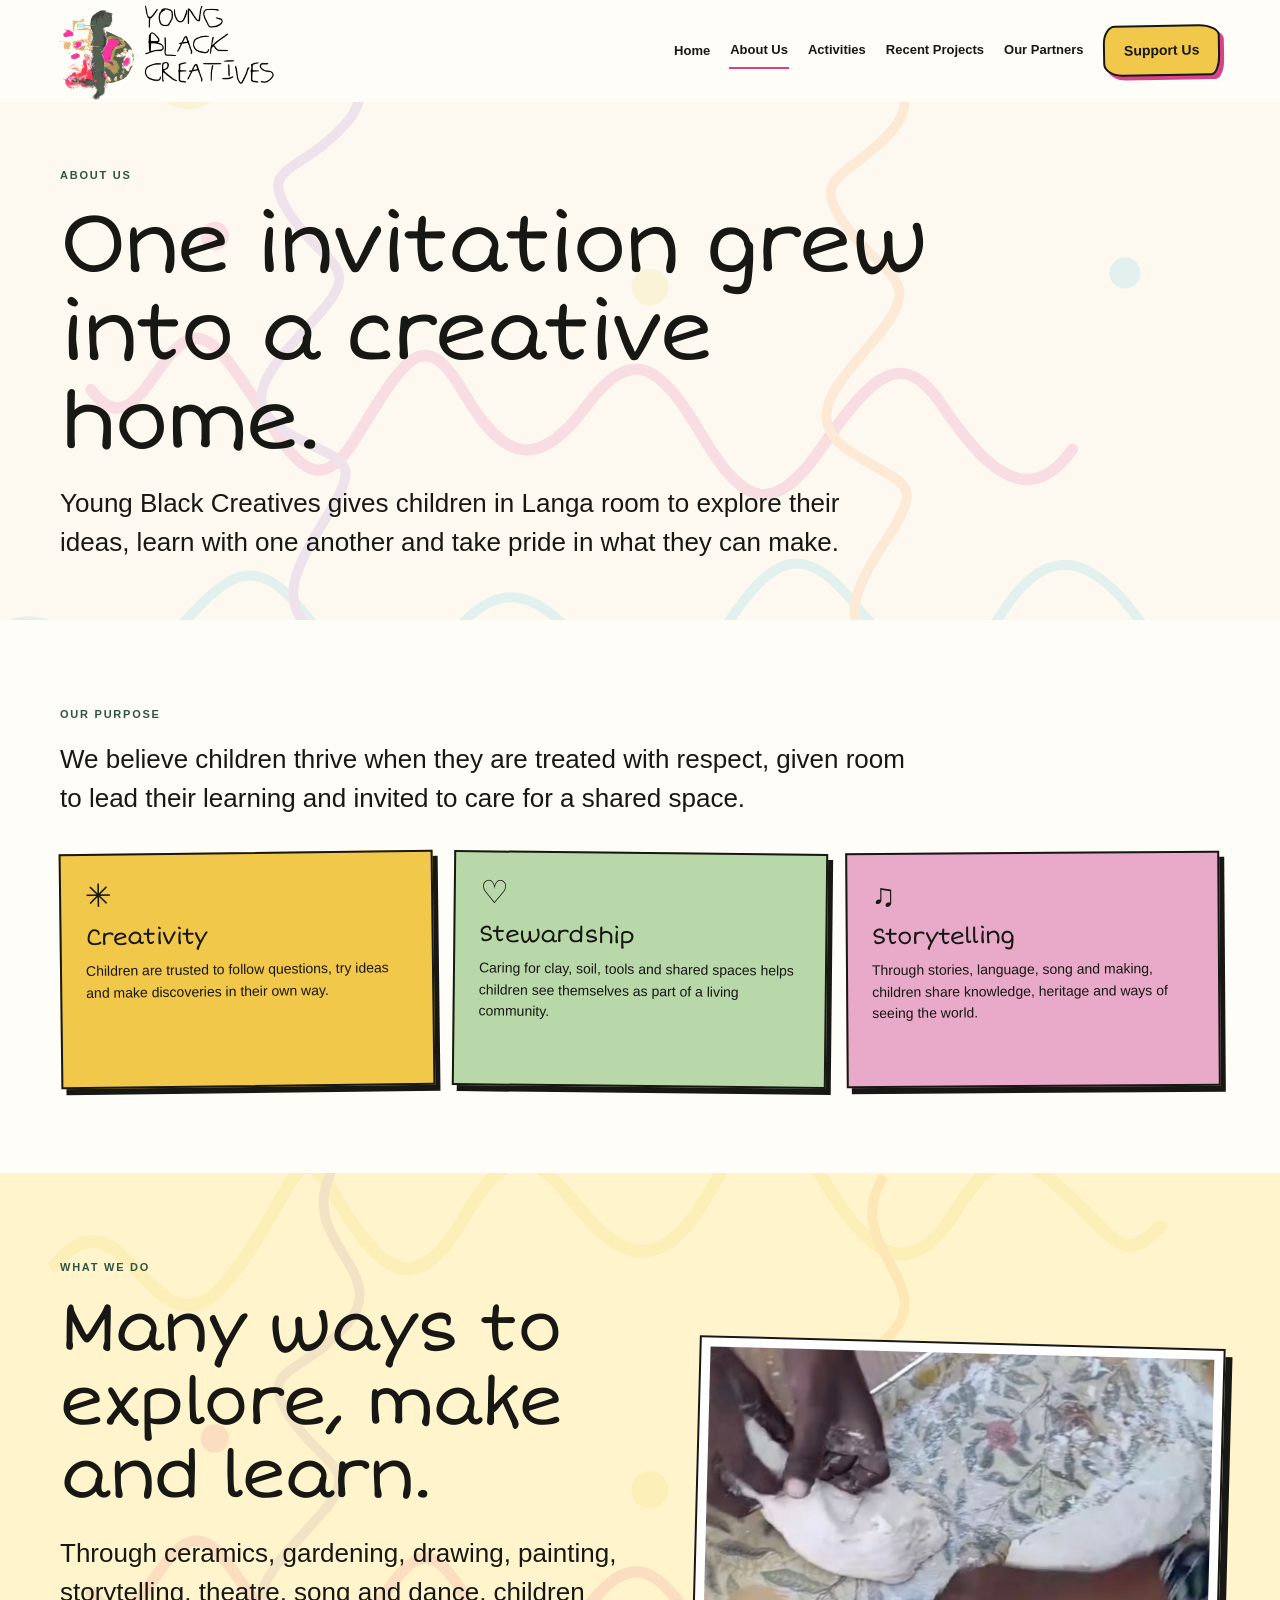
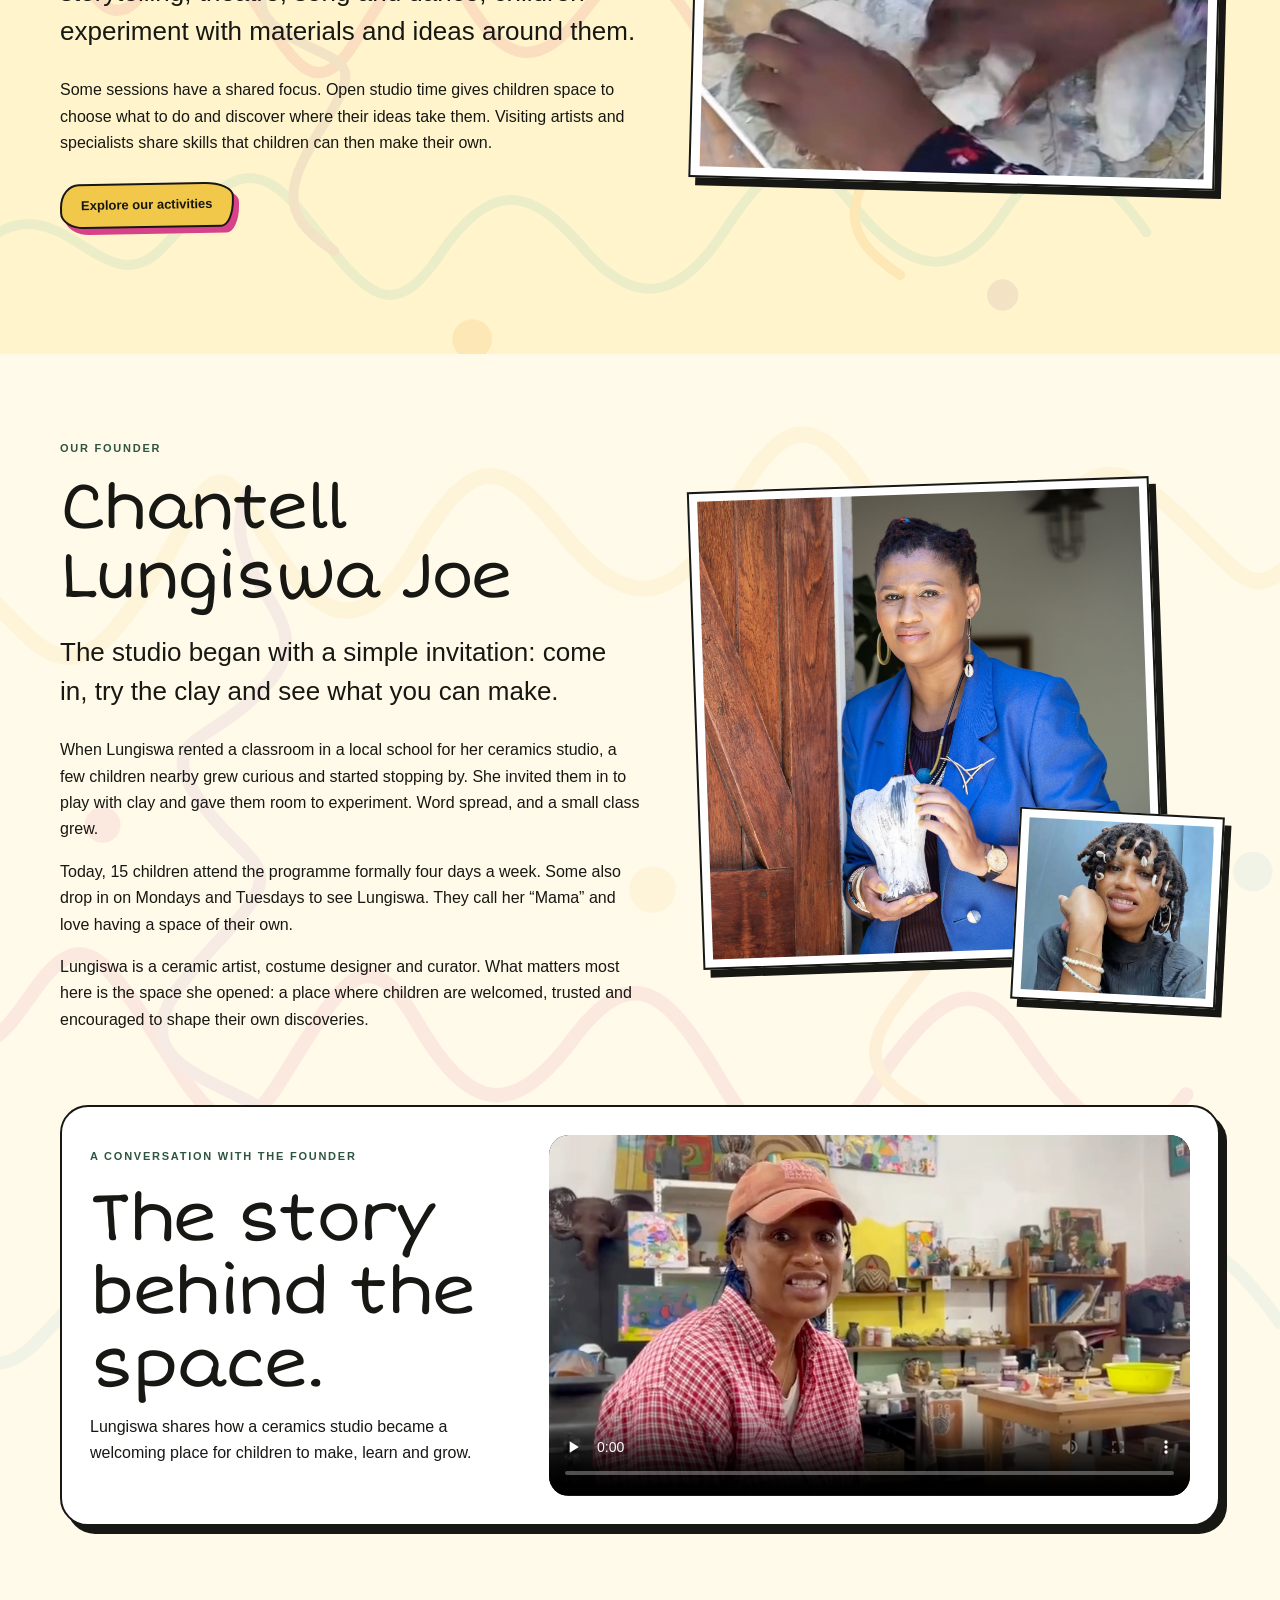
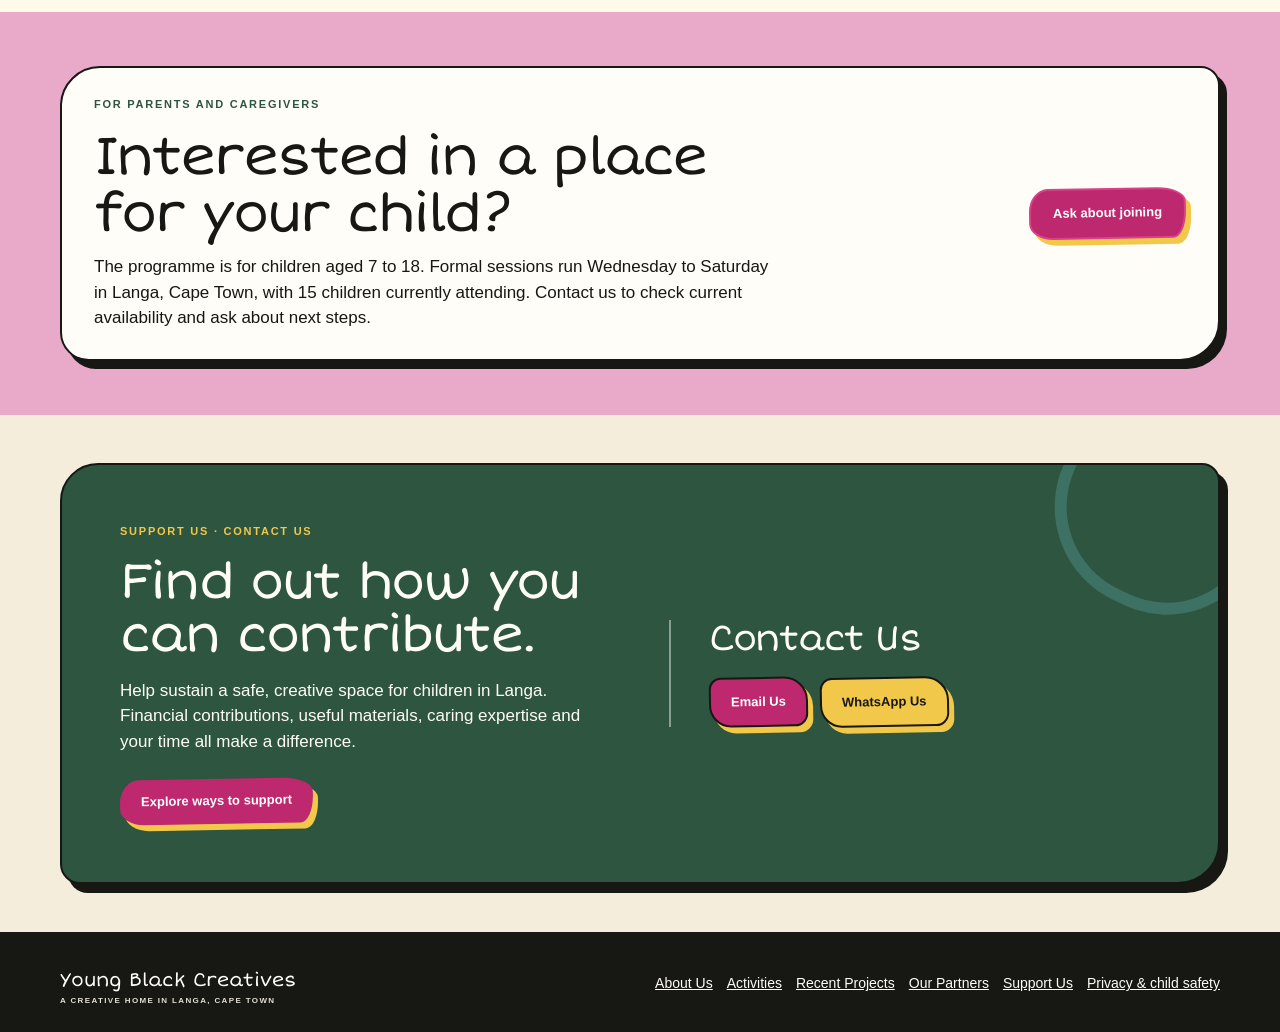
==== render-site/about-us.html @ 614ee691 "Refresh About page headline" ====
<!doctype html>
<html lang="en">
<head>
  <meta charset="utf-8">
  <meta name="viewport" content="width=device-width, initial-scale=1">
  <meta name="description" content="Young Black Creatives creates a safe, welcoming space in Langa where children can make, belong and grow.">
  <meta name="theme-color" content="#fffdf7">
  <title>About Us | Young Black Creatives</title>
  <link rel="stylesheet" href="site.css">
</head>
<body>
<a class="skip-link" href="#main-content">Skip to main content</a>
  <header class="site-header">
    <div class="wrap header-inner">
      <a class="brand" href="/" aria-label="Young Black Creatives home"><img class="brand-logo" src="assets/young-black-creatives-logo.png" alt="Young Black Creatives"></a>
      <nav class="nav" aria-label="Main navigation"><a class="nav-home" href="index.html" aria-label="Home">Home</a>
        <a href="about-us.html" aria-current="page">About Us</a><a href="activities.html">Activities</a><a href="recent-projects.html">Recent Projects</a><a href="our-partners.html">Our Partners</a><a class="nav-cta" href="support-us.html">Support Us</a>
      </nav>
    </div>
  </header>
  <main id="main-content">
    <section class="page-hero">
      <div class="wrap">
        <p class="eyebrow">About Us</p>
        <h1>One invitation grew into a creative home.</h1>
        <p class="lead">Young Black Creatives gives children in Langa room to explore their ideas, learn with one another and take pride in what they can make.</p>
      </div>
    </section>

    <section class="section" id="purpose">
      <div class="wrap">
        <p class="eyebrow">Our purpose</p>
        <p class="lead">We believe children thrive when they are treated with respect, given room to lead their learning and invited to care for a shared space.</p>
        <div class="three-cards about-principles">
          <article class="color-card"><div class="card-symbol" aria-hidden="true">✳</div><h3>Creativity</h3><p>Children are trusted to follow questions, try ideas and make discoveries in their own way.</p></article>
          <article class="color-card"><div class="card-symbol" aria-hidden="true">♡</div><h3>Stewardship</h3><p>Caring for clay, soil, tools and shared spaces helps children see themselves as part of a living community.</p></article>
          <article class="color-card"><div class="card-symbol" aria-hidden="true">♫</div><h3>Storytelling</h3><p>Through stories, language, song and making, children share knowledge, heritage and ways of seeing the world.</p></article>
        </div>
      </div>
    </section>

    <section class="section about-approach" id="what-we-do">
      <div class="wrap about-work-grid">
        <div class="about-approach-intro">
          <p class="eyebrow">What we do</p>
          <h2 class="section-title">Many ways to explore, make and learn.</h2>
          <p class="lead">Through ceramics, gardening, drawing, painting, storytelling, theatre, song and dance, children experiment with materials and ideas around them.</p>
          <p class="copy">Some sessions have a shared focus. Open studio time gives children space to choose what to do and discover where their ideas take them. Visiting artists and specialists share skills that children can then make their own.</p>
          <a class="button sun" href="activities.html">Explore our activities</a>
        </div>
        <figure class="about-work-photo"><img src="assets/images/shared-clay-making.jpg" alt="Children working together with clay in the studio"></figure>
      </div>
    </section>

    <section class="section founder-section" id="founder">
      <div class="wrap founder-grid">
        <div class="founder-copy">
          <p class="eyebrow">Our founder</p>
          <h2 class="section-title">Chantell Lungiswa Joe</h2>
          <p class="lead">The studio began with a simple invitation: come in, try the clay and see what you can make.</p>
          <p>When Lungiswa rented a classroom in a local school for her ceramics studio, a few children nearby grew curious and started stopping by. She invited them in to play with clay and gave them room to experiment. Word spread, and a small class grew.</p>
          <p>Today, 15 children attend the programme formally four days a week. Some also drop in on Mondays and Tuesdays to see Lungiswa. They call her “Mama” and love having a space of their own.</p>
          <p>Lungiswa is a ceramic artist, costume designer and curator. What matters most here is the space she opened: a place where children are welcomed, trusted and encouraged to shape their own discoveries.</p>
        </div>
        <div class="founder-portraits">
          <figure class="founder-portrait founder-portrait-main"><img src="assets/images/chantell-lungiswa-joe.jpg" alt="Founder Chantell Lungiswa Joe"></figure>
          <figure class="founder-portrait founder-portrait-detail"><img src="assets/images/chantell-lungiswa-joe-studio.jpg" alt="Portrait of artist Chantell Lungiswa Joe"></figure>
        </div>
      </div>
      <div class="wrap founder-interview">
        <div class="founder-interview-copy">
          <p class="eyebrow">A conversation with the founder</p>
          <h2 class="section-title">The story behind the space.</h2>
          <p class="copy" id="founder-interview-description">Lungiswa shares how a ceramics studio became a welcoming place for children to make, learn and grow.</p>
        </div>
        <video class="founder-interview-video" controls preload="none" playsinline poster="assets/images/founder-interview-poster.jpg" aria-label="Interview with founder Lungiswa Joe" aria-describedby="founder-interview-description">
          <source src="assets/videos/lungiswa-ybc-interview.mp4" type="video/mp4">
          Your browser does not support the video player. You can <a href="assets/videos/lungiswa-ybc-interview.mp4">download the interview video</a>.
        </video>
      </div>
    </section>

    <section class="enrol-interest" aria-labelledby="enrol-interest-title">
      <div class="wrap enrol-interest-inner">
        <div><p class="eyebrow">For parents and caregivers</p><h2 id="enrol-interest-title">Interested in a place for your child?</h2><p>The programme is for children aged 7 to 18. Formal sessions run Wednesday to Saturday in Langa, Cape Town, with 15 children currently attending. Contact us to check current availability and ask about next steps.</p></div>
        <a class="button enrol-interest-button" href="mailto:lungijoeceramics@gmail.com?subject=Enquiry%20about%20joining%20the%20programme&amp;body=Hello%20Lungiswa%2C%0A%0AI%E2%80%99m%20interested%20in%20the%20programme%20for%20my%20child.%20Could%20you%20please%20share%20information%20about%20availability%20and%20the%20next%20steps%3F%0A%0AThank%20you.">Ask about joining</a>
      </div>
    </section>
  <section class="universal-contact" id="contact"><div class="wrap contact-support-layout"><div class="contact-support-copy"><p class="eyebrow">Support Us · Contact Us</p><h2>Find out how you can contribute.</h2><p>Help sustain a safe, creative space for children in Langa. Financial contributions, useful materials, caring expertise and your time all make a difference.</p><a class="button contact-support-cta" href="support-us.html">Explore ways to support</a></div><div class="contact-support-details"><h3>Contact Us</h3><div class="contact-shortcuts"><a class="button contact-email-button" href="mailto:lungijoeceramics@gmail.com?subject=Young%20Black%20Creatives%20enquiry">Email Us</a><a class="button contact-whatsapp-button" href="https://wa.me/27678185313">WhatsApp Us</a></div></div></div></div></section>
</main>
  <footer class="footer">
    <div class="wrap"><div class="footer-top">
      <div class="wordmark">Young Black Creatives<small>A creative home in Langa, Cape Town</small></div>
      <nav class="footer-nav" aria-label="Footer navigation"><a href="about-us.html">About Us</a><a href="activities.html">Activities</a><a href="recent-projects.html">Recent Projects</a><a href="our-partners.html">Our Partners</a><a href="support-us.html">Support Us</a><a href="privacy-child-safety.html">Privacy &amp; child safety</a></nav>
    </div></div>
  </footer>
</body>
</html>
---- render-site/site.css ----
@font-face{font-family:'Short Stack';font-style:normal;font-weight:400;font-display:swap;src:url('assets/fonts/short-stack-regular.ttf') format('truetype')}
:root{--ink:#171713;--paper:#fffdf7;--leaf:#2d5540;--clay:#bd583d;--sun:#f2c84b;--berry:#d84288;--sky:#73c9d4;--purple:#8968b3;--aqua:#37b9b4;--orange:#ee8a37;--stroke:2px solid var(--ink)}*{box-sizing:border-box}html{scroll-behavior:smooth}body{margin:0;background:var(--paper);color:var(--ink);font:16px/1.65 Arial,sans-serif}h1,h2,h3,.wordmark,.hand{font-family:'Short Stack',cursive;font-weight:400;line-height:1.08}h1,h2,h3,p{margin-top:0}h1,h2,h3{letter-spacing:-.035em}.wrap{width:min(1160px,calc(100% - 48px));margin-inline:auto}.eyebrow{font-size:11px;line-height:1.5;font-weight:800;letter-spacing:.16em;text-transform:uppercase;color:var(--leaf);margin:0 0 17px}.site-header{position:relative;z-index:3;background:var(--paper);border-bottom:0}.header-inner{min-height:102px;display:flex;align-items:center;justify-content:space-between;gap:25px}.brand{display:flex;align-items:center;text-decoration:none;color:var(--ink);flex:none}.brand-logo{display:block;width:218px;max-width:100%;max-height:100px;height:auto;object-fit:contain}.wordmark{font-size:17px;line-height:.9}.wordmark small{display:block;font:800 8px/1.7 Arial,sans-serif;letter-spacing:.17em;text-transform:uppercase;margin-top:5px}.nav{display:flex;gap:18px;align-items:center;flex-wrap:wrap}.nav a{font-size:12px;font-weight:800;text-decoration:none;color:var(--ink);border-bottom:2px solid transparent;padding:6px 1px}.nav a:hover,.nav a:focus,.nav a[aria-current="page"]{border-color:var(--berry)}.nav .nav-cta{border:2px solid var(--ink);padding:8px 13px;border-radius:99px}.hero{position:relative;overflow:hidden;background:var(--paper) url('assets/doodle-pattern.svg') center/cover no-repeat;padding:75px 0 82px;isolation:isolate}.hero:before{content:"";position:absolute;z-index:-1;inset:0;background:linear-gradient(90deg,rgba(255,253,247,.97),rgba(255,253,247,.87) 58%,rgba(255,253,247,.5))}.hero-grid{display:grid;grid-template-columns:1.1fr .9fr;align-items:center;gap:32px}.hero h1{font-size:clamp(46px,7vw,84px);max-width:690px;margin:0 0 19px}.hero h1 .pink{color:var(--berry)}.hero h1 .green{color:var(--leaf)}.hero-lede{font:clamp(20px,2.4vw,27px)/1.42 Arial,sans-serif;max-width:620px}.quote{border-left:6px solid var(--berry);padding:7px 0 7px 17px;margin:27px 0 0;font:italic 18px/1.45 Arial,sans-serif}.quote cite{display:block;font:800 11px/1.7 Arial,sans-serif;letter-spacing:.13em;text-transform:uppercase;margin-top:6px}.button{display:inline-block;background:var(--ink);color:#fff;text-decoration:none;border:2px solid var(--ink);border-radius:99px;padding:12px 19px;font:800 13px/1.3 Arial,sans-serif;transition:transform .15s}.button:hover{transform:translateY(-2px)}.button.outline{background:transparent;color:var(--ink)}.button.sun{background:var(--sun);color:var(--ink)}.button-row{display:flex;gap:11px;flex-wrap:wrap;margin-top:23px}.section{padding:86px 0}.section-title{font-size:clamp(39px,5.7vw,68px);max-width:850px;margin:0 0 22px}.lead{font:clamp(19px,2.3vw,26px)/1.5 Arial,sans-serif;max-width:850px}.copy{max-width:790px}.scribble-band{background:#f5eddc;position:relative;overflow:hidden}.scribble-band:after{content:"";position:absolute;right:-60px;top:50px;width:210px;height:210px;border:9px solid var(--sky);border-radius:47% 53% 38% 62%;transform:rotate(16deg);opacity:.55;pointer-events:none}.three-cards{display:grid;grid-template-columns:repeat(3,1fr);gap:19px;margin-top:34px}.color-card{padding:24px;border:var(--stroke);box-shadow:5px 6px 0 var(--ink);min-height:210px}.color-card:nth-child(1){background:var(--sun);transform:rotate(-.7deg)}.color-card:nth-child(2){background:#b9d8aa;transform:rotate(.6deg)}.color-card:nth-child(3){background:#e9aaca;transform:rotate(-.4deg)}.color-card h3{font-size:23px;margin:0 0 10px}.color-card p{font-size:14px;line-height:1.55;margin:0}.card-symbol{font-size:32px;line-height:1;margin-bottom:14px}.photo-frame{border:7px solid white;box-shadow:7px 8px 0 var(--ink);background:white;transform:rotate(2deg);margin:0}.photo-frame img{width:100%;height:100%;object-fit:cover;display:block}.about-grid,.approach-grid,.partner-grid{display:grid;grid-template-columns:1fr .9fr;align-items:center;gap:48px}.about-grid .photo-frame img{height:380px}.highlight{background:var(--leaf);color:var(--paper)}.highlight .eyebrow{color:var(--sun)}.highlight .photo-frame{transform:rotate(-2deg)}.highlight .photo-frame img{height:355px}.highlight .section-title{max-width:700px}.feature-list{display:grid;gap:15px;margin:26px 0 0;padding:0;list-style:none}.feature-list li{border-left:4px solid var(--sun);padding:4px 0 4px 15px}.community-photo-grid,.gallery-grid{display:grid;grid-template-columns:repeat(3,1fr);gap:17px;margin-top:31px}.gallery-card{margin:0;border:var(--stroke);background:white;box-shadow:4px 5px 0 var(--ink)}.gallery-card img{display:block;width:100%;height:285px;object-fit:cover}.gallery-card figcaption{padding:11px 13px;font-size:13px;font-weight:700}.activities-list{display:grid;grid-template-columns:repeat(2,1fr);gap:16px;margin:30px 0}.activity-item{padding:21px;border:var(--stroke);background:#fff;box-shadow:4px 4px 0 var(--ink)}.activity-item:nth-child(4n+1){background:#fae9ac}.activity-item:nth-child(4n+2){background:#eec2d7}.activity-item:nth-child(4n+3){background:#c4e7e7}.activity-item:nth-child(4n+4){background:#d5dfb6}.activity-item h3{font-size:22px;margin:0 0 8px}.activity-item p{font-size:14px;margin:0}.quote-panel{background:var(--sun);padding:26px;border:var(--stroke);box-shadow:5px 6px 0 var(--ink);font:italic 19px/1.45 Arial,sans-serif}.partner-card{padding:22px;border:var(--stroke);background:white;box-shadow:4px 5px 0 var(--ink)}.partner-card h3{font-size:22px;margin:0 0 8px}.partner-card p{font-size:14px;margin:0}.support-grid{display:grid;grid-template-columns:repeat(3,1fr);gap:17px;margin:32px 0}.support-card{padding:25px 21px;border:var(--stroke);box-shadow:5px 6px 0 var(--ink);min-height:265px}.support-card:nth-child(1){background:#f4cf55}.support-card:nth-child(2){background:#9ed0cf}.support-card:nth-child(3){background:#e8a8ca}.support-card h3{font-size:24px;margin:0 0 11px}.support-card p{font-size:14px}.support-card ul{padding-left:18px;font-size:13px;line-height:1.55}.cta-band{padding:64px 0;background:var(--sky)}.cta-band h2{font-size:clamp(38px,5.7vw,65px);max-width:720px}.cta-band p{max-width:690px;font:20px/1.45 Arial,sans-serif}.footer{background:var(--ink);color:var(--paper);padding:40px 0 24px}.footer-top{display:flex;align-items:flex-start;justify-content:space-between;gap:28px}.footer .wordmark{font-size:19px}.footer .wordmark small{color:#e2dfd4}.footer-nav{display:flex;flex-wrap:wrap;gap:14px}.footer-nav a{color:var(--paper);font-size:12px}.footer-bottom{margin-top:28px;padding-top:17px;border-top:1px solid #6e6d65;font-size:11px;color:#d1d0c8}.contact-placeholder{font-size:13px;margin-top:14px}.page-hero{padding:65px 0 58px;background:#f5eddc url('assets/doodle-pattern.svg') center/cover no-repeat;position:relative;isolation:isolate}.page-hero:before{content:"";position:absolute;z-index:-1;inset:0;background:rgba(255,253,247,.78)}.page-hero h1{font-size:clamp(48px,7vw,82px);max-width:900px;margin:0 0 18px}.page-hero .lead{max-width:830px;margin-bottom:0}.photo-note{font-size:11px;color:#555;margin-top:19px}
@media(max-width:820px){.hero-grid,.about-grid,.approach-grid,.partner-grid{grid-template-columns:1fr;gap:24px}.hero{padding:56px 0}.three-cards,.support-grid{grid-template-columns:1fr}.color-card,.support-card{min-height:auto}.gallery-card img{height:230px}.community-photo-grid,.gallery-grid{grid-template-columns:repeat(2,1fr)}.gallery-card:last-child{grid-column:auto}.footer-top{flex-direction:column}.highlight .photo-frame{max-width:520px}.about-grid .photo-frame img,.highlight .photo-frame img{height:290px}}
@media(max-width:560px){.wrap{width:min(100% - 34px,560px)}.header-inner{padding:12px 0 15px;align-items:flex-start;flex-direction:column;gap:13px}.brand-logo{width:210px;max-width:min(210px,62vw)}.nav{gap:8px 14px}.nav a{font-size:11px}.hero h1{font-size:clamp(43px,13vw,68px)}.section{padding:66px 0}.three-cards{gap:15px}.activities-list{grid-template-columns:1fr}.community-photo-grid,.gallery-grid{grid-template-columns:1fr 1fr;gap:12px}.gallery-card img{height:190px}.gallery-card figcaption{font-size:11px;padding:9px}.page-hero{padding:50px 0 43px}.support-grid{gap:15px}.footer-nav{gap:10px}.cta-band{padding:54px 0}}
@media(prefers-reduced-motion:reduce){html{scroll-behavior:auto}.button{transition:none}}
.founder-section{background:#fffdf7}.founder-grid{display:grid;grid-template-columns:1.05fr .95fr;align-items:center;gap:54px}.founder-copy .section-title{font-size:clamp(40px,5.4vw,64px)}.founder-copy p:not(.eyebrow):not(.lead){max-width:690px}.founder-portraits{position:relative;min-height:520px}.founder-portrait{position:absolute;margin:0;padding:8px;background:#fff;border:2px solid var(--ink);box-shadow:7px 8px 0 var(--ink)}.founder-portrait img{display:block;width:100%;height:100%;object-fit:cover}.founder-portrait-main{inset:0 12% 8% 0;transform:rotate(-2deg)}.founder-portrait-main img{object-position:57% center}.founder-portrait-detail{width:39%;height:37%;right:0;bottom:0;transform:rotate(3deg)}.founder-portrait-detail img{object-position:center 35%}
@media(max-width:820px){.founder-grid{grid-template-columns:1fr;gap:30px}.founder-portraits{width:min(100%,580px);min-height:490px;margin-inline:auto}}
@media(max-width:560px){.founder-portraits{min-height:380px}.founder-portrait{padding:5px}.founder-portrait-main{inset:0 10% 8% 0}.founder-portrait-detail{width:42%;height:36%}}
.nav .nav-cta{background:var(--sun);padding:12px 19px;border:2px solid var(--ink);border-radius:9px 22px 9px 22px;box-shadow:3px 3px 0 var(--ink);font-size:14px}.nav .nav-cta:hover,.nav .nav-cta:focus{background:var(--berry);transform:translateY(-2px)}
.home-hero{background:var(--paper);padding:66px 0 74px}.home-hero:before{display:none}.home-hero .hero-grid{grid-template-columns:1fr 1fr;gap:56px}.home-hero h1{font-size:clamp(48px,6.2vw,76px)}.home-hero .hero-lede{font-size:clamp(19px,2vw,23px)}.home-primary{background:var(--berry);color:var(--ink);padding:16px 24px;font-size:15px;border-radius:9px 25px 9px 25px;box-shadow:4px 4px 0 var(--ink)}.home-primary:hover{background:var(--sun)}.home-feature-photo{margin:0;padding:9px;background:white;border:2px solid var(--ink);box-shadow:8px 9px 0 var(--ink);transform:rotate(1.5deg)}.home-feature-photo img{display:block;width:100%;height:clamp(310px,38vw,460px);object-fit:cover;object-position:center 38%}.home-purpose{padding-top:58px;padding-bottom:65px}.home-purpose .section-title{font-size:clamp(38px,5vw,58px)}.home-pillars{display:grid;grid-template-columns:repeat(3,1fr);gap:27px;margin:30px 0 20px}.home-pillars article{padding-top:15px;border-top:4px solid var(--berry)}.home-pillars article:nth-child(2){border-color:var(--sun)}.home-pillars article:nth-child(3){border-color:var(--leaf)}.home-pillars h3{font-size:24px;margin:0 0 8px}.home-pillars p{font-size:15px;line-height:1.55;margin:0}.text-link{display:inline-block;margin-top:7px;color:var(--ink);font-size:14px;font-weight:800;text-decoration-thickness:2px;text-underline-offset:4px}.text-link span{color:var(--berry);font-size:19px}.home-community{padding:48px 0;background:#f5eddc}.home-community-inner{display:grid;grid-template-columns:1fr 1fr auto;align-items:center;gap:30px}.home-community h2{font-size:clamp(31px,4vw,46px);margin:0}.home-community-inner>p{font-size:15px;margin:0}.home-community-link{background:var(--leaf);border-color:var(--leaf);white-space:nowrap}
.partner-feature{display:grid;grid-template-columns:.7fr 1.3fr;align-items:center;gap:36px;margin-top:38px}.partner-logo-card{display:flex;align-items:center;justify-content:center;min-height:180px;padding:20px;background:#fff;border:2px solid var(--ink);box-shadow:5px 6px 0 var(--ink)}.partner-logo-card img{display:block;width:100%;max-width:300px;height:auto}.partner-feature-copy h3{font-size:30px;margin-bottom:12px}.partner-feature-copy p:last-child{margin-bottom:0}.partner-visit-photos{display:grid;grid-template-columns:repeat(2,1fr);gap:18px;margin-top:28px}.partner-visit-photos .gallery-card img{height:320px}
@media(max-width:820px){.home-hero .hero-grid{grid-template-columns:1fr;gap:34px}.home-feature-photo{width:min(100%,580px);margin-inline:auto}.home-feature-photo img{height:390px}.home-community-inner{grid-template-columns:1fr;gap:15px}.home-community-link{justify-self:start}.partner-feature{grid-template-columns:1fr;gap:24px}.partner-logo-card{width:min(100%,420px);min-height:145px}.partner-visit-photos .gallery-card img{height:260px}}
@media(max-width:560px){.home-hero{padding:46px 0 54px}.home-feature-photo img{height:310px}.home-pillars{grid-template-columns:1fr;gap:17px}.home-pillars article{padding-top:12px}.home-community{padding:38px 0}.partner-visit-photos{grid-template-columns:1fr}.partner-visit-photos .gallery-card img{height:280px}.nav .nav-cta{padding:10px 15px}}
.home-hero{background:#fff4c9 url('assets/doodle-pattern.svg') center/cover no-repeat}.home-hero:before{display:block;background:linear-gradient(90deg,rgba(255,248,220,.94),rgba(255,248,220,.82) 55%,rgba(255,248,220,.5))}
.founder-section{background:linear-gradient(rgba(255,249,231,.88),rgba(255,249,231,.88)),url('assets/doodle-pattern.svg') center/cover no-repeat}.founder-source{font-size:13px;font-weight:700}.founder-source a{color:var(--leaf);text-underline-offset:4px}
.activity-feature{padding:54px 0;background:linear-gradient(rgba(248,229,236,.86),rgba(248,229,236,.86)),url('assets/doodle-pattern.svg') center/cover no-repeat}.activity-feature-grid{display:grid;grid-template-columns:.85fr 1.15fr;align-items:center;gap:45px}.activity-feature-photo{margin:0;padding:9px;background:#fff;border:2px solid var(--ink);box-shadow:7px 8px 0 var(--ink);transform:rotate(-2deg)}.activity-feature-photo img{display:block;width:100%;max-height:430px;object-fit:cover}.activity-feature h2{font-size:clamp(36px,5vw,58px);margin:0 0 14px}.activity-feature p:last-child{font-size:17px;max-width:580px;margin:0}
.practice-cards{display:grid;grid-template-columns:repeat(2,1fr);gap:22px;margin-top:32px}.practice-card{overflow:hidden;background:#fff;border:2px solid var(--ink);box-shadow:5px 6px 0 var(--ink);transform:rotate(-.4deg)}.practice-card:nth-child(2){background:#f9dfec;transform:rotate(.5deg)}.practice-card figure{height:230px;margin:0;border-bottom:2px solid var(--ink);overflow:hidden}.practice-card figure img{width:100%;height:100%;object-fit:cover;display:block}.practice-card>div{padding:21px}.practice-card h3{font-size:25px;margin:0 0 9px}.practice-card p{font-size:15px;line-height:1.55;margin:0}
.support-card-photo{height:160px;margin:-25px -21px 20px;overflow:hidden;border-bottom:2px solid var(--ink)}.support-card-photo img{display:block;width:100%;height:100%;object-fit:cover;transition:transform .35s}.support-card:hover .support-card-photo img{transform:scale(1.04)}.support-card{overflow:hidden}.support-contact{background:var(--leaf);color:var(--paper)}.support-contact .eyebrow{color:var(--sun)}.support-contact .button{background:var(--sun);color:var(--ink);border-color:var(--ink)}
.partner-feature{padding:24px;background:linear-gradient(rgba(244,230,215,.9),rgba(244,230,215,.9)),url('assets/doodle-pattern.svg') center/cover no-repeat;border:2px solid var(--ink);box-shadow:5px 6px 0 var(--ink)}.partner-logo-card{box-shadow:none}.partner-feature-copy .eyebrow{color:#8d4b34}
@media(max-width:820px){.activity-feature-grid{grid-template-columns:1fr;gap:28px}.activity-feature-photo{width:min(100%,520px);margin-inline:auto}.practice-cards{grid-template-columns:1fr}.practice-card figure{height:260px}}
@media(max-width:560px){.activity-feature{padding:42px 0}.activity-feature-photo img{max-height:350px}.practice-card figure{height:220px}.support-card-photo{height:185px}}

/* Recent projects timeline */
.activity-path { padding-top: 1rem; }
.activity-path-inner { display:flex; align-items:center; justify-content:space-between; gap:2rem; padding:2.2rem; border-radius:2rem 1rem 2rem 1rem; background:var(--pink, #e83d97); color:#201b1b; }
.activity-path-inner h2 { max-width:32rem; margin:.2rem 0 .7rem; font-size:clamp(1.8rem,3.6vw,2.8rem); }
.activity-path-inner p { max-width:38rem; margin:0; }
.activity-path-inner .button { flex:0 0 auto; background:#fffdf7; color:#201b1b; }
.timeline-hero { background:linear-gradient(110deg, #fff3c4 0 53%, #f5cbe0 53%); }
.timeline-section { padding-bottom:2rem; }
.timeline-intro { max-width:45rem; margin:0 auto 3.5rem; text-align:center; }
.project-timeline { position:relative; display:grid; gap:2.7rem; }
.project-timeline::before { position:absolute; top:1rem; bottom:1rem; left:50%; width:3px; border-radius:3px; background:linear-gradient(#e83d97,#e6b84f,#4f6957,#55bfc0); content:""; transform:translateX(-50%); }
.timeline-entry { position:relative; display:grid; grid-template-columns:1fr 1fr; align-items:center; min-height:18rem; }
.timeline-date { z-index:1; grid-column:1; grid-row:1; justify-self:end; margin-right:-1.2rem; padding:.7rem 1rem; border:3px solid #fffdf7; border-radius:2rem; background:#e83d97; color:#201b1b; font-weight:800; letter-spacing:.08em; box-shadow:0 0 0 2px #e83d97; }
.timeline-card { grid-column:2; grid-row:1; display:grid; grid-template-columns:minmax(10rem,.8fr) minmax(15rem,1.2fr); overflow:hidden; border:1px solid #e9dfd2; border-radius:1.2rem 2rem 1.2rem 2rem; background:#fffdf7; box-shadow:0 12px 35px #4e3b2314; }
.timeline-image { margin:0; min-height:18rem; }
.timeline-image img { width:100%; height:100%; min-height:18rem; object-fit:cover; }
.timeline-copy { align-self:center; padding:1.4rem; }
.timeline-copy h3 { margin:.1rem 0 .6rem; font-size:1.55rem; }
.timeline-copy p { margin:.5rem 0; }
.timeline-entry:nth-child(even) .timeline-date { grid-column:2; justify-self:start; margin-left:-1.2rem; margin-right:0; background:#f4cb59; box-shadow:0 0 0 2px #f4cb59; }
.timeline-entry:nth-child(even) .timeline-card { grid-column:1; }
.timeline-tags { display:flex; flex-wrap:wrap; gap:.45rem; margin-top:1rem; }
.timeline-tags span { display:inline-block; padding:.32rem .65rem; border-radius:2rem; background:#dbf0e7; font-size:.78rem; font-weight:700; }
.timeline-entry:nth-child(3n) .timeline-date { background:#65c7c3; box-shadow:0 0 0 2px #65c7c3; }
.timeline-gallery { background:#f9f2e5; }
.partner-spotlight { display:grid; grid-template-columns:minmax(10rem,.65fr) 1.35fr; align-items:center; gap:2rem; max-width:52rem; margin:2rem auto; padding:1.5rem; border-radius:1.5rem; background:#fff8e6; }
.partner-spotlight h3 { margin:.1rem 0 .5rem; }
@media (max-width:800px) {
  .activity-path-inner { align-items:flex-start; flex-direction:column; }
  .project-timeline::before { left:1rem; }
  .timeline-entry { display:block; padding-left:2.4rem; }
  .timeline-date { display:table; margin:0 0 .8rem -.35rem; }
  .timeline-card { grid-template-columns:1fr; }
  .timeline-image,.timeline-image img { height:15rem; min-height:15rem; }
}
@media (max-width:560px) {
  .partner-spotlight { grid-template-columns:1fr; }
  .partner-spotlight .partner-logo-card { max-width:15rem; }
}

.about-approach { background:linear-gradient(rgba(255,243,196,.84),rgba(255,243,196,.84)),url('assets/doodle-pattern.svg') center/cover no-repeat; }
.about-approach-intro { max-width:52rem; margin:0 auto 2.5rem; }
.about-approach .practice-card:nth-child(2) { transform:rotate(.5deg); }

.partner-paths { background:linear-gradient(rgba(245,237,220,.93),rgba(245,237,220,.93)),url('assets/doodle-pattern.svg') center/cover no-repeat; }
.partner-path-grid { display:grid; grid-template-columns:repeat(2,minmax(0,1fr)); gap:24px; margin-top:32px; }
.partner-path-card { position:relative; padding:30px; border:2px solid var(--ink); box-shadow:6px 7px 0 var(--ink); }
.partner-path-individual { background:#f1c7dc; transform:rotate(-.5deg); }
.partner-path-corporate { background:#f4cf55; transform:rotate(.5deg); }
.partner-path-card h3 { font-size:clamp(25px,3vw,34px); margin:0 0 12px; }
.partner-path-card p { max-width:34rem; }
.partner-path-card ul { margin:1rem 0 0; padding-left:1.2rem; }
.partner-path-card li { padding:.32rem 0; }
.partner-path-mark { display:inline-flex; align-items:center; justify-content:center; width:42px; height:42px; margin-bottom:13px; border:2px solid var(--ink); border-radius:50%; background:#fffdf7; font-size:24px; }
.partner-contact { background:var(--leaf); color:var(--paper); }
.partner-contact .eyebrow { color:var(--sun); }
.partner-contact .button { margin:0 .55rem .5rem 0; background:var(--sun); color:var(--ink); border-color:var(--ink); }
.partner-contact .partner-phone { background:#f1c7dc; }
.partner-contact-links { display:flex; flex-wrap:wrap; margin-top:1.3rem; }
.partner-contact-detail { margin:.7rem 0 0; font-size:14px!important; }
.partner-contact-detail a { color:var(--paper); }
@media(max-width:700px) { .partner-path-grid { grid-template-columns:1fr; } .partner-path-card { transform:none; } }

.support-hero { background:linear-gradient(105deg,#fff3c4 0 59%,#d9eeeb 59%); }
.support-hero-grid { display:grid; grid-template-columns:1.1fr .9fr; align-items:center; gap:48px; }
.support-hero h1 { max-width:700px; }
.support-hero-button { margin-top:1rem; background:var(--berry); color:var(--ink); border-radius:10px 24px 10px 24px; box-shadow:4px 4px 0 var(--ink); }
.support-hero-photo,.support-picker-photo { margin:0; padding:9px; background:#fff; border:2px solid var(--ink); box-shadow:7px 8px 0 var(--ink); transform:rotate(1.5deg); }
.support-hero-photo img { display:block; width:100%; height:350px; object-fit:cover; }
.support-options { padding-top:62px; }
.support-card { padding-bottom:23px; }
.support-card details { margin-top:1rem; padding-top:.7rem; border-top:1px solid #28251e66; }
.support-card summary { cursor:pointer; font-weight:800; font-size:13px; }
.support-card details ul { margin-bottom:0; }
.support-note { max-width:790px; margin-top:24px; font-size:14px; }
.support-picker-section { background:#f5eddc; }
.support-picker-layout { display:grid; grid-template-columns:1fr .8fr; gap:50px; align-items:center; }
.support-picker { display:grid; grid-template-columns:1fr auto; gap:10px 14px; align-items:end; max-width:670px; margin:25px 0; }
.support-picker label { grid-column:1 / -1; font-weight:800; }
.support-picker select { min-width:0; width:100%; padding:13px 15px; border:2px solid var(--ink); border-radius:8px; background:#fffdf7; color:var(--ink); font:16px Arial,sans-serif; }
.support-picker .button { cursor:pointer; }
.support-suggestion { max-width:670px; padding:22px; border:2px solid var(--ink); background:#fffdf7; box-shadow:5px 6px 0 var(--ink); }
.support-suggestion h3 { font-size:25px; margin:0 0 10px; }
.support-suggestion p { font-size:15px; }
.suggestion-contact { background:var(--berry); color:var(--ink); }
.support-picker-photo { transform:rotate(-1.5deg); }
.support-picker-photo img { display:block; width:100%; height:410px; object-fit:cover; }
.support-contact-links { display:flex; flex-wrap:wrap; gap:10px; margin-top:1.2rem; }
.support-contact .support-phone { background:#e9aaca; color:var(--ink); }
.support-email { margin:1rem 0 0!important; font-size:14px!important; }
.support-email a { color:var(--paper); }
@media(max-width:820px) { .support-hero-grid,.support-picker-layout { grid-template-columns:1fr; gap:30px; }.support-hero-photo,.support-picker-photo { width:min(100%,600px); margin-inline:auto; }.support-picker-photo img { height:350px; } }
@media(max-width:560px) { .support-hero { background:#fff3c4; }.support-hero-photo img,.support-picker-photo img { height:270px; }.support-picker { grid-template-columns:1fr; }.support-picker label { grid-column:auto; }.support-contact-links { align-items:flex-start; flex-direction:column; } }
.home-hero h1 .make { color:var(--berry); }
.home-hero h1 .belong { color:var(--leaf); }
.home-hero h1 .grow { color:var(--clay); }

.mandela-quote-section { padding:16px 0 36px; background:var(--paper); }
.mandela-quote-card { position:relative; display:grid; grid-template-columns:auto 1fr auto; align-items:center; gap:1.2rem; overflow:hidden; padding:clamp(25px,5vw,52px); border:2px solid var(--ink); border-radius:44px 18px 48px 20px; background:var(--sun); box-shadow:7px 8px 0 var(--ink); }
.mandela-quote-mark { align-self:start; color:var(--berry); font:clamp(90px,13vw,160px)/.8 'Short Stack',cursive; }
.mandela-quote-card blockquote { position:relative; z-index:1; margin:0; }
.mandela-quote-card blockquote p { max-width:850px; margin:0 0 20px; font:clamp(25px,4vw,48px)/1.22 'Short Stack',cursive; }
.mandela-quote-card blockquote p span { color:#a92363; text-decoration:none; }
.mandela-quote-card cite { display:block; font:800 13px/1.4 Arial,sans-serif; letter-spacing:.12em; text-transform:uppercase; font-style:normal; }
.mandela-quote-spark { align-self:end; color:var(--leaf); font-size:clamp(34px,5vw,64px); transform:rotate(-12deg); }
@media(max-width:600px) { .mandela-quote-section { padding:8px 0 25px; }.mandela-quote-card { grid-template-columns:auto 1fr; gap:.5rem; padding:25px 20px; border-radius:30px 14px 32px 16px; }.mandela-quote-mark { font-size:76px; }.mandela-quote-spark { grid-column:2; justify-self:end; font-size:30px; margin-top:-1.6rem; } }

.home-support-section { padding:42px 0 66px; background:#f5eddc; }
.home-support-box { position:relative; display:flex; align-items:center; justify-content:space-between; gap:2rem; overflow:hidden; padding:clamp(28px,5vw,52px); border:2px solid var(--ink); border-radius:38px 18px 42px 20px; background:var(--sun); box-shadow:7px 8px 0 var(--ink); }
.home-support-box:after { position:absolute; right:21%; top:-65px; width:185px; height:185px; border:12px solid #d8428833; border-radius:45% 55% 62% 38%; content:""; transform:rotate(22deg); pointer-events:none; }
.home-support-box>div { position:relative; z-index:1; max-width:700px; }
.home-support-box .eyebrow { margin-bottom:10px; }
.home-support-box h2 { margin:0 0 12px; font-size:clamp(30px,4.5vw,52px); }
.home-support-box p:not(.eyebrow) { max-width:700px; margin:0; font-size:17px; }
.home-support-button { position:relative; z-index:1; flex:none; background:#b92e70; border-color:#8a1f54; color:#fff; padding:15px 22px; white-space:nowrap; }
.home-support-button:hover { background:#a92363; color:#fff; }
@media(max-width:760px) { .home-support-box { align-items:flex-start; flex-direction:column; gap:1.4rem; }.home-support-box:after { right:-30px; } }
.timeline-image-collage { display:grid; grid-template-columns:1.15fr .85fr; grid-template-rows:1fr 1fr; gap:5px; overflow:hidden; background:#f5eddc; }
.timeline-image-collage img { display:block; width:100%; height:100%; min-height:0; object-fit:cover; }
.timeline-image-collage img:first-child { grid-column:1; grid-row:1 / span 2; }
.timeline-image-collage img:nth-child(2) { grid-column:2; grid-row:1; }
.timeline-image-collage img:nth-child(3) { grid-column:2; grid-row:2; }
@media(max-width:800px) { .timeline-image-collage { height:17rem!important; min-height:17rem!important; } }
.timeline-image-pair { display:grid; grid-template-columns:1fr 1fr; height:18rem; min-height:18rem; overflow:hidden; }
.timeline-image-pair img { display:block; width:100%; height:18rem; min-height:0; object-fit:cover; }
.timeline-image-collage { height:18rem; min-height:18rem; }
@media(max-width:800px) { .timeline-image-pair { height:15rem; min-height:15rem; }.timeline-image-pair img { height:15rem; }.timeline-image-collage { height:17rem; min-height:17rem; } }

/* Hand-cut, colorful CTA shapes to echo the studio's playful visual language. */
.button {
  position:relative;
  border-radius:19px 29px 13px 24px / 23px 14px 27px 16px;
  box-shadow:5px 6px 0 var(--sun);
  transform:rotate(-1deg);
  transition:transform .18s ease, box-shadow .18s ease, background-color .18s ease;
}
.button:hover { transform:translateY(-2px) rotate(1deg); box-shadow:6px 7px 0 var(--berry); }
.button.sun { box-shadow:5px 6px 0 var(--berry); }
.button.sun:hover { box-shadow:6px 7px 0 var(--leaf); }
.home-primary,.support-hero-button,.suggestion-contact {
  border-radius:19px 29px 13px 24px / 23px 14px 27px 16px;
  box-shadow:5px 6px 0 var(--sun);
  color:#fff;
}
.home-primary:hover,.support-hero-button:hover,.suggestion-contact:hover { background:#a92363; box-shadow:6px 7px 0 var(--leaf); color:#fff; }
.nav .nav-cta { border-radius:12px 21px 9px 19px / 18px 11px 20px 13px; box-shadow:4px 4px 0 var(--berry); transform:rotate(-1deg); }
.nav .nav-cta:hover,.nav .nav-cta:focus { color:#fff; transform:translateY(-2px) rotate(1deg); box-shadow:5px 5px 0 var(--leaf); }
.button:focus-visible,.nav .nav-cta:focus-visible { outline:3px solid var(--leaf); outline-offset:5px; }
@media(prefers-reduced-motion:reduce) { .button,.nav .nav-cta { transition:none; } }
.skip-link { position:absolute; z-index:100; top:12px; left:12px; padding:12px 18px; transform:translateY(-160%); border:2px solid var(--ink); border-radius:10px 18px 8px 16px; background:var(--sun); color:var(--ink); font-weight:800; }
.skip-link:focus { transform:translateY(0); }
a:focus-visible,button:focus-visible,summary:focus-visible,select:focus-visible { outline:3px solid var(--leaf); outline-offset:4px; }
.nav a { font-size:13px; }
.footer-nav a { font-size:14px; }
.activity-item h3 { font-size:24px; }
.activity-item p { font-size:16px; line-height:1.7; }
.support-card p { font-size:16px; line-height:1.65; }
.support-card summary { font-size:15px; }
.support-card ul { font-size:15px; line-height:1.65; }
.support-note { font-size:16px; line-height:1.65; }
.about-principles { margin-top:34px; }
.about-principles .color-card { min-height:235px; }
.about-work-grid { display:grid; grid-template-columns:1.05fr .95fr; align-items:center; gap:52px; }
.about-work-photo { margin:0; padding:9px; background:#fff; border:2px solid var(--ink); box-shadow:7px 8px 0 var(--ink); transform:rotate(1.5deg); }
.about-work-photo img { display:block; width:100%; height:420px; object-fit:cover; }
.about-approach-intro .button { margin-top:10px; }
@media(max-width:820px) { .about-work-grid { grid-template-columns:1fr; gap:32px; }.about-work-photo { width:min(100%,600px); margin-inline:auto; }.about-work-photo img { height:360px; } }
@media(max-width:760px) { .about-principles { grid-template-columns:1fr; }.about-principles .color-card { min-height:0; } }

.founder-interview{display:grid;grid-template-columns:minmax(0,.8fr) minmax(0,1.2fr);align-items:center;gap:32px;margin-top:56px;padding:28px;background:#fff;border:2px solid var(--ink);border-radius:28px;box-shadow:7px 8px 0 var(--ink)}
.founder-interview-copy .section-title{margin-bottom:12px}
.founder-interview-video{display:block;width:100%;max-height:560px;aspect-ratio:16/9;object-fit:contain;background:#171717;border-radius:20px}
@media(max-width:820px){.founder-interview{grid-template-columns:1fr;gap:18px;margin-top:36px;padding:18px}.founder-interview-video{aspect-ratio:16/9}}

.home-projects{background:#fff9e9;padding-top:72px;padding-bottom:74px}
.home-projects .section-title{margin-bottom:30px}
.home-project-grid{display:grid;grid-template-columns:repeat(3,minmax(0,1fr));gap:22px}
.home-project-card{display:block;padding:10px 10px 16px;background:#fff;border:2px solid var(--ink);color:var(--ink);text-decoration:none;box-shadow:5px 6px 0 var(--ink);transition:transform .16s,box-shadow .16s}
.home-project-card:hover{transform:translateY(-4px);box-shadow:7px 10px 0 var(--ink)}
.home-project-card:focus-visible{outline:4px solid var(--berry);outline-offset:4px}
.home-project-card img{display:block;width:100%;height:235px;object-fit:cover}
.home-project-date{display:block;margin:15px 3px 4px;color:var(--leaf);font-size:12px;font-weight:800;letter-spacing:.08em;text-transform:uppercase}
.home-project-card h3{margin:0 3px;font-size:clamp(20px,2.3vw,27px)}
.home-project-link{margin-top:30px;background:var(--berry);color:#fff;border-color:var(--ink);border-radius:12px 25px 11px 24px;box-shadow:4px 4px 0 var(--ink)}
@media(max-width:820px){.home-project-grid{grid-template-columns:repeat(2,minmax(0,1fr))}.home-project-card img{height:210px}}
@media(max-width:560px){.home-project-grid{grid-template-columns:1fr;gap:17px}.home-project-card img{height:250px}.home-projects{padding-top:56px;padding-bottom:58px}}

.activity-path-inner{background:#a52360;color:#fff}
.activity-path-inner .eyebrow,.activity-path-inner h2,.activity-path-inner p{color:#fff}
.activity-path-inner .button{background:var(--sun);color:var(--ink);border-color:var(--ink)}
.activity-path-inner .button:hover{background:#f7d96c}

/* Dated project photo archive and accessible full-size viewer */
.project-photo-gallery{background:#f9f2e5}
.gallery-intro{margin-top:-8px;margin-bottom:30px}
.project-photo-grid{display:grid;grid-template-columns:repeat(4,minmax(0,1fr));gap:22px}
.project-photo-card{margin:0;background:#fff;border:2px solid var(--ink);box-shadow:5px 5px 0 var(--ink);transform:rotate(-.35deg)}
.project-photo-card:nth-child(3n+2){transform:rotate(.45deg)}
.project-photo-link{display:block;position:relative;overflow:hidden;background:#e9e1d2;aspect-ratio:4/3}
.project-photo-link img{display:block;width:100%;height:100%;object-fit:cover;transition:transform .25s ease}
.project-photo-link:hover img,.project-photo-link:focus-visible img{transform:scale(1.045)}
.photo-expand{position:absolute;right:9px;bottom:9px;border-radius:4px;background:var(--berry);color:#fff;padding:7px 10px;font:700 12px/1.2 Arial,sans-serif}
.project-photo-card figcaption{display:grid;gap:5px;padding:13px 14px 16px}
.project-photo-card figcaption time,.lightbox-caption time{font:800 11px/1.3 Arial,sans-serif;letter-spacing:.1em;text-transform:uppercase;color:var(--leaf)}
.project-photo-card figcaption strong{font-size:17px;line-height:1.2}
.project-photo-card figcaption span{font:13px/1.4 Arial,sans-serif;color:#45443e}
.project-photo-link:focus-visible,.lightbox-close:focus-visible,.lightbox-step:focus-visible{outline:4px solid #1769aa;outline-offset:3px;z-index:1}
.photo-lightbox{width:min(96vw,1200px);max-width:none;max-height:96vh;padding:12px;background:#171713;color:#fff;border:3px solid #fff;box-shadow:0 15px 70px #0009}
.photo-lightbox::backdrop{background:#10100ee8}
.lightbox-toolbar{display:flex;justify-content:flex-end}
.lightbox-close,.lightbox-step{font:700 15px/1 Arial,sans-serif;border:2px solid white;background:var(--berry);color:#fff;cursor:pointer;min-width:48px;min-height:48px}
.lightbox-close{padding:0 15px;border-radius:18px}
.lightbox-stage{display:grid;grid-template-columns:54px minmax(0,1fr) 54px;align-items:center;gap:8px}
.lightbox-image{display:block;max-width:100%;max-height:76vh;width:auto;height:auto;object-fit:contain;margin:auto}
.lightbox-step{border-radius:50%;font-size:28px}
.lightbox-caption{display:grid;gap:5px;max-width:800px;margin:12px auto 4px;text-align:center}
.lightbox-caption time{color:#f4cf55}
.lightbox-caption strong{font:700 20px/1.3 Arial,sans-serif}
.lightbox-caption span{font:14px/1.45 Arial,sans-serif;color:#f1eee5}
@media(max-width:900px){.project-photo-grid{grid-template-columns:repeat(3,minmax(0,1fr))}}
@media(max-width:620px){.project-photo-grid{grid-template-columns:repeat(2,minmax(0,1fr));gap:15px}.project-photo-card figcaption{padding:10px}.project-photo-card figcaption strong{font-size:15px}.project-photo-card figcaption span{font-size:12px}.photo-lightbox{padding:8px}.lightbox-stage{grid-template-columns:42px minmax(0,1fr) 42px;gap:4px}.lightbox-step{min-width:40px;min-height:40px;font-size:24px}.lightbox-image{max-height:72vh}}
@media(max-width:390px){.project-photo-grid{grid-template-columns:1fr}}
@media(prefers-reduced-motion:reduce){.project-photo-link img{transition:none}}

/* Partner page: visual story first, then the wider network */
.partners-honest{background:#fffdf7}
.partners-section-heading{max-width:850px;margin:0 auto 32px;text-align:center}
.partners-section-heading .section-title{margin-inline:auto}
.partners-section-heading .copy{margin-inline:auto}
.honest-photo-grid{display:grid;grid-template-columns:1.15fr .85fr;grid-template-rows:repeat(2,minmax(190px,1fr));gap:16px;max-width:1000px;margin:auto}
.partner-photo{margin:0;position:relative;overflow:hidden;min-height:205px;background:#e8dfd2;border:3px solid #fff;box-shadow:5px 6px 0 var(--ink)}
.partner-photo-wide{grid-row:span 2}
.partner-photo img{display:block;width:100%;height:100%;min-height:205px;object-fit:cover}
.partner-photo-wide img{min-height:430px}
.partner-photo figcaption{position:absolute;left:12px;bottom:12px;padding:8px 12px;border-radius:4px;background:#171713e8;color:#fff;font:700 13px/1.3 Arial,sans-serif}
.honest-logo-tile{display:flex;align-items:center;justify-content:center;flex-direction:column;gap:12px;margin:0;padding:20px;background:#f4e6d7;border:2px solid var(--ink);box-shadow:5px 6px 0 var(--ink);text-align:center}
.honest-logo-tile img{display:block;max-width:220px;width:70%;height:auto}
.honest-logo-tile span{font:700 13px/1.4 Arial,sans-serif}
.partners-story-link{display:table;margin:32px auto 0;background:var(--berry);border-color:var(--berry);color:#fff}
.partners-network{background:#f7f0e4}
.partners-intro{margin-bottom:32px}
.partners-card-grid{display:grid;grid-template-columns:repeat(3,minmax(0,1fr));gap:22px;align-items:stretch}
.network-card{display:flex;flex-direction:column;min-width:0;background:#fff;border:2px solid var(--ink);box-shadow:5px 6px 0 var(--ink);overflow:hidden;transform:rotate(-.25deg)}
.network-card:nth-child(3n+2){transform:rotate(.35deg)}
.network-card>img{display:block;width:100%;height:210px;object-fit:cover}
.network-card-copy{padding:20px 21px 23px;flex:1}
.network-card-copy .eyebrow{margin-bottom:9px}
.network-card-copy h3{font-size:25px;line-height:1.12;margin:0 0 10px}
.network-card-copy p:not(.eyebrow){font:15px/1.55 Arial,sans-serif;margin:0 0 14px}
.network-card-copy a{display:inline-block;color:#174c3a;font:700 13px/1.4 Arial,sans-serif;text-decoration-thickness:2px;text-underline-offset:3px}
.network-card-stage{background:#f1c7dc}
.partner-symbol{display:inline-flex;align-items:center;justify-content:center;width:44px;height:44px;margin-bottom:12px;border-radius:50%;background:#fff;border:2px solid var(--ink);font-size:26px}
.network-card-art{display:flex;align-items:center;justify-content:center;gap:10px;min-height:144px;background:linear-gradient(130deg,#f4cf55 0 34%,#d84288 34% 67%,#9ed0cf 67%);font:900 clamp(18px,2vw,27px)/1 Arial,sans-serif;letter-spacing:.03em;color:#171713;text-shadow:2px 2px #fff}
.partner-note{margin:28px 0 0;font:13px/1.5 Arial,sans-serif;color:#55534c}
@media(max-width:900px){.partners-card-grid{grid-template-columns:repeat(2,minmax(0,1fr))}}
@media(max-width:620px){.honest-photo-grid{grid-template-columns:1fr;grid-template-rows:auto}.partner-photo-wide{grid-row:auto}.partner-photo-wide img{min-height:260px}.honest-photo-grid .partner-photo:not(.partner-photo-wide) img{height:250px}.honest-logo-tile{min-height:160px}.partners-card-grid{grid-template-columns:1fr}.network-card{transform:none}.network-card>img{height:240px}}

/* Interactive support chooser */
.support-steps{display:flex;gap:12px;flex-wrap:wrap;margin:24px 0 18px;font:700 12px/1.3 Arial,sans-serif;color:#77756d}
.support-steps span{display:flex;align-items:center;gap:8px;padding:8px 12px;border:1px solid #c9c4b8;border-radius:3px;background:#fffdf7}
.support-steps b{font-weight:700}
.support-steps .support-step-active{background:var(--leaf);border-color:var(--leaf);color:#fff}
.support-choice-set{border:0;padding:0;margin:0}
.support-choice-set legend{font-weight:800;margin-bottom:12px}
.support-choice-grid{display:grid;grid-template-columns:repeat(2,minmax(0,1fr));gap:12px}
.support-choice{position:relative;display:grid;grid-template-columns:46px 1fr;grid-template-rows:auto auto;column-gap:12px;align-items:center;min-height:94px;padding:14px;background:#fffdf7;border:2px solid var(--ink);box-shadow:3px 4px 0 var(--ink);cursor:pointer;transition:transform .15s ease,background-color .15s ease,box-shadow .15s ease}
.support-choice:hover{transform:translateY(-3px) rotate(-.5deg);box-shadow:5px 7px 0 var(--ink)}
.support-choice input{position:absolute;inset:0;width:100%;height:100%;margin:0;opacity:0;cursor:pointer}
.support-choice:has(input:checked){background:#fae9ac;outline:3px solid var(--berry);outline-offset:2px}
.support-choice:has(input:focus-visible){outline:4px solid #1769aa;outline-offset:4px;z-index:1}
.support-choice-icon{grid-row:span 2;display:grid;place-items:center;width:44px;height:44px;border:2px solid var(--ink);border-radius:48% 52% 62% 38%;background:#e9aaca;font-size:24px}
.support-choice:nth-child(2) .support-choice-icon{background:#b9d8aa;border-radius:58% 42% 42% 58%}
.support-choice:nth-child(3) .support-choice-icon{background:#f4cf55;border-radius:44% 56% 55% 45%}
.support-choice:nth-child(4) .support-choice-icon{background:#9ed0cf}
.support-choice strong{font-size:16px;line-height:1.2}
.support-choice small{font:12px/1.35 Arial,sans-serif;color:#4c4a43}
.support-suggestion{margin-top:22px;transition:background-color .2s ease}
.support-suggestion .eyebrow{margin-bottom:8px}
.support-suggestion p:not(.eyebrow){font:15px/1.55 Arial,sans-serif}
.support-suggestion .button[hidden]{display:none}
.suggestion-contact{background:var(--berry);border-color:var(--berry);color:white}
@media(max-width:560px){.support-choice-grid{grid-template-columns:1fr}.support-choice{min-height:78px}.support-steps{gap:8px}.support-steps span{font-size:11px;padding:7px 9px}}
@media(prefers-reduced-motion:reduce){.support-choice{transition:none}}

/* Shared contact box across every page */
.universal-contact{background:var(--leaf);color:var(--paper)}
.universal-contact .eyebrow{color:var(--sun)}
.universal-contact h2{max-width:780px}
.universal-contact> .wrap > p:not(.eyebrow){max-width:690px;font:20px/1.5 Arial,sans-serif}
.contact-methods{display:flex;flex-wrap:wrap;gap:16px;margin-top:25px}
.contact-method{display:flex;flex-direction:column;align-items:flex-start;gap:9px;min-width:250px;padding:14px 16px;border:1px solid #ffffff80;border-radius:8px;background:#ffffff12}
.universal-contact .contact-method .button{margin:0;background:var(--sun);color:var(--ink);border:2px solid var(--ink)}
.universal-contact .contact-method .contact-phone-button{background:#e9aaca}
.contact-address{color:#fff;font:700 14px/1.4 Arial,sans-serif;text-decoration:underline;text-underline-offset:3px;overflow-wrap:anywhere}
.contact-method span.contact-address{text-decoration:none}
@media(max-width:560px){.contact-methods{display:grid;grid-template-columns:1fr}.contact-method{min-width:0}}

/* One shared support and contact destination at the end of every page */
.universal-contact{padding:clamp(42px,6vw,76px) 0;background:var(--leaf);color:var(--paper)}
.contact-support-layout{display:grid;grid-template-columns:1fr 1fr;gap:clamp(28px,5vw,64px);align-items:center}
.contact-support-copy{padding:clamp(20px,4vw,42px);background:var(--sun);color:var(--ink);border:2px solid var(--ink);box-shadow:7px 8px 0 var(--ink);transform:rotate(-.5deg)}
.contact-support-copy .eyebrow{color:#4c3f22}
.contact-support-copy h2{font-size:clamp(36px,5vw,58px);line-height:1.03;margin:0 0 16px}
.contact-support-copy p:not(.eyebrow){font:17px/1.5 Arial,sans-serif}
.contact-support-cta{background:var(--berry);color:#fff;border-color:var(--berry);margin-top:8px}
.contact-support-details h3{font-size:clamp(26px,3vw,36px);margin:0 0 10px}
.contact-support-details>p{font:16px/1.5 Arial,sans-serif}
.contact-support-details .eyebrow{color:var(--sun)}
.contact-methods{display:flex;flex-wrap:wrap;gap:12px;margin-top:20px}
.contact-method{display:flex;flex-direction:column;align-items:flex-start;gap:9px;min-width:230px;padding:13px 14px;border:1px solid #ffffff80;border-radius:8px;background:#ffffff12}
.universal-contact .contact-method .button{margin:0;background:var(--sun);color:var(--ink);border:2px solid var(--ink)}
.universal-contact .contact-method .contact-phone-button{background:#e9aaca}
.contact-address{color:#fff;font:700 14px/1.4 Arial,sans-serif;text-decoration:underline;text-underline-offset:3px;overflow-wrap:anywhere}
.contact-method span.contact-address{text-decoration:none}
@media(max-width:800px){.contact-support-layout{grid-template-columns:1fr}.contact-support-copy{max-width:700px}.contact-support-details{max-width:700px}}
@media(max-width:560px){.contact-methods{display:grid;grid-template-columns:1fr}.contact-method{min-width:0}}

.enrol-interest{padding:54px 0;background:#e9aaca}
.enrol-interest-inner{display:flex;align-items:center;justify-content:space-between;gap:30px;padding:28px 32px;background:#fffdf7;border:2px solid var(--ink);border-radius:2.5rem 1.2rem 2.5rem 1.8rem;box-shadow:7px 8px 0 var(--ink)}
.enrol-interest-inner h2{max-width:700px;font-size:clamp(32px,4.8vw,54px);line-height:1.05;margin:0 0 12px}
.enrol-interest-inner p:not(.eyebrow){max-width:690px;font:17px/1.5 Arial,sans-serif;margin:0}
.enrol-interest-button{flex:none;background:var(--berry);color:#fff;border-color:var(--berry);padding:15px 22px}
@media(max-width:650px){.enrol-interest-inner{align-items:flex-start;flex-direction:column;padding:23px}.enrol-interest-button{white-space:normal}}

.mandela-quote-card blockquote p .mandela-quote-end { display:inline-block; margin-left:.08em; color:var(--berry); font:1.2em/0.8 'Short Stack',cursive; vertical-align:top; text-decoration:none; }

/* Keep the portrait garden photo focused on the children and planting wall */
.timeline-entry#vertical-garden-2026 .timeline-image img{object-position:center 28%}
.project-photo-card:nth-child(2) .project-photo-link img{object-position:center 28%}

/* Keep contribution and contact actions inside one shared panel */
.universal-contact{padding:48px 0;background:#f5eddc}
.contact-support-layout{position:relative;isolation:isolate;overflow:hidden;grid-template-columns:1fr 1fr;gap:clamp(28px,5vw,58px);padding:clamp(28px,5vw,58px);border:2px solid var(--ink);border-radius:38px 18px 42px 20px;background:var(--leaf);box-shadow:8px 9px 0 var(--ink)}
.contact-support-layout::after{position:absolute;z-index:-1;right:-52px;top:-67px;width:190px;height:190px;border:12px solid var(--sky);border-radius:43% 57% 49% 51%;opacity:.24;content:"";transform:rotate(25deg)}
.contact-support-copy{padding:0;background:transparent;color:var(--paper);border:0;box-shadow:none;transform:none}
.contact-support-copy .eyebrow{color:var(--sun)}
.contact-support-copy h2{font-size:clamp(34px,4vw,52px)}
.contact-support-copy p:not(.eyebrow){font:17px/1.5 Arial,sans-serif}
.contact-support-details{padding-left:clamp(18px,3vw,38px);border-left:2px solid #ffffff70}
.contact-support-details h3{max-width:480px}
.contact-support-details>p{max-width:500px}
.contact-method{min-width:0;padding:0;border:0;border-radius:0;background:transparent}
.universal-contact .contact-method .button{min-height:46px}
@media(max-width:800px){.contact-support-layout{grid-template-columns:1fr;gap:22px}.contact-support-details{padding:20px 0 0;border-left:0;border-top:2px solid #ffffff70}}
@media(max-width:560px){.universal-contact{padding:34px 0}.contact-support-layout{padding:23px 20px;border-radius:28px 15px 30px 16px}}

.contact-support-details{padding-left:clamp(18px,3vw,38px);border-left:2px solid #ffffff70}
.contact-support-details h3{margin-bottom:18px}
.contact-shortcuts{display:flex;flex-wrap:wrap;gap:12px}
.universal-contact .contact-shortcuts .button{display:inline-flex;align-items:center;justify-content:center;min-height:50px;padding:13px 20px;border-radius:12px 24px 13px 22px;text-decoration:none;font-weight:800}
.universal-contact .contact-shortcuts .contact-email-button{background:var(--berry);color:#fff;border-color:var(--ink)}
.universal-contact .contact-shortcuts .contact-whatsapp-button{background:var(--sun);color:var(--ink);border-color:var(--ink)}
@media(max-width:800px){.contact-support-details{padding:20px 0 0;border-left:0;border-top:2px solid #ffffff70}}

.nav a.nav-home{padding:7px 14px;border:2px solid var(--ink);border-radius:10px 23px 10px 23px;background:var(--sun);color:var(--ink)}
.nav a.nav-home:hover,.nav a.nav-home:focus-visible,.nav a.nav-home[aria-current="page"]{border-color:var(--berry);background:#f7d96c;color:var(--ink)}

.current-sponsor-section{padding:38px 0;background:#f5eddc}
.current-sponsor-card{display:grid;grid-template-columns:minmax(180px,.55fr) 1.45fr;align-items:center;gap:30px;max-width:980px;padding:20px 24px;background:#fffdf7;border:2px solid var(--ink);border-radius:25px 14px 28px 16px;box-shadow:6px 7px 0 var(--ink)}
.current-sponsor-card figure{margin:0;overflow:hidden;border:2px solid var(--ink)}
.current-sponsor-card img{display:block;width:100%;height:220px;object-fit:cover;object-position:center 38%}
.current-sponsor-card .eyebrow{margin-bottom:8px;color:var(--leaf)}
.current-sponsor-card h2{font-size:clamp(30px,4vw,44px);margin:0 0 9px}
.current-sponsor-card p:not(.eyebrow){max-width:590px;font:16px/1.5 Arial,sans-serif}
.current-sponsor-link{background:var(--berry);color:#fff;border-color:var(--berry)}
@media(max-width:620px){.current-sponsor-card{grid-template-columns:1fr;padding:18px;gap:18px}.current-sponsor-card img{height:260px}}

.nav a.nav-home{padding:6px 1px;border:0;border-radius:0;background:transparent;color:var(--ink)}
.nav a.nav-home:hover,.nav a.nav-home:focus-visible,.nav a.nav-home[aria-current="page"]{border:0;border-bottom:2px solid var(--berry);background:transparent;color:var(--ink)}

/* Accessibility refinements: strong focus indicators and readable white text on pink actions. */
:root{--berry-deep:#bd286e}
a:focus-visible,button:focus-visible,summary:focus-visible,input:focus-visible,select:focus-visible{outline:3px solid var(--ink);outline-offset:3px;box-shadow:0 0 0 6px var(--sun)}
.home-primary,.home-project-link,.photo-expand,.lightbox-close,.lightbox-step,.partners-story-link,.suggestion-contact,.contact-support-cta,.enrol-interest-button,.universal-contact .contact-shortcuts .contact-email-button,.current-sponsor-link{background:var(--berry-deep);color:#fff}
.partners-story-link,.suggestion-contact,.contact-support-cta,.current-sponsor-link{border-color:var(--berry-deep)}
.home-enrollment{padding:44px 0;background:#f5eddc}
.home-enrollment-inner{display:flex;align-items:center;justify-content:space-between;gap:26px;padding:28px clamp(22px,4vw,42px);background:#fffdf7;border:2px solid var(--ink);border-radius:34px 18px 38px 16px;box-shadow:7px 8px 0 var(--ink)}
.home-enrollment-inner h2{max-width:720px;font-size:clamp(30px,4vw,48px);margin:0 0 10px}
.home-enrollment-inner p:not(.eyebrow){max-width:680px;font:17px/1.5 Arial,sans-serif;margin:0}
.home-enrollment-button{flex:none;background:var(--berry-deep);color:#fff;border-color:var(--berry-deep)}
.privacy-content{background:#fffdf7}
.privacy-layout{display:grid;grid-template-columns:repeat(2,minmax(0,1fr));gap:24px}
.privacy-layout article{padding:25px;background:#fff;border:2px solid var(--ink);box-shadow:5px 6px 0 var(--ink);border-radius:8px 22px 9px 18px}
.privacy-layout article:last-child{grid-column:1/-1}
.privacy-layout h2{font-size:clamp(24px,3vw,34px);margin:0 0 12px}
.privacy-layout p{max-width:760px;font:16px/1.65 Arial,sans-serif}
.privacy-contact-links{display:flex;flex-wrap:wrap;gap:18px}
.privacy-contact-links a{color:var(--leaf);font-weight:800;text-underline-offset:4px}
@media(max-width:720px){.home-enrollment-inner{align-items:flex-start;flex-direction:column}.privacy-layout{grid-template-columns:1fr}.privacy-layout article:last-child{grid-column:auto}}
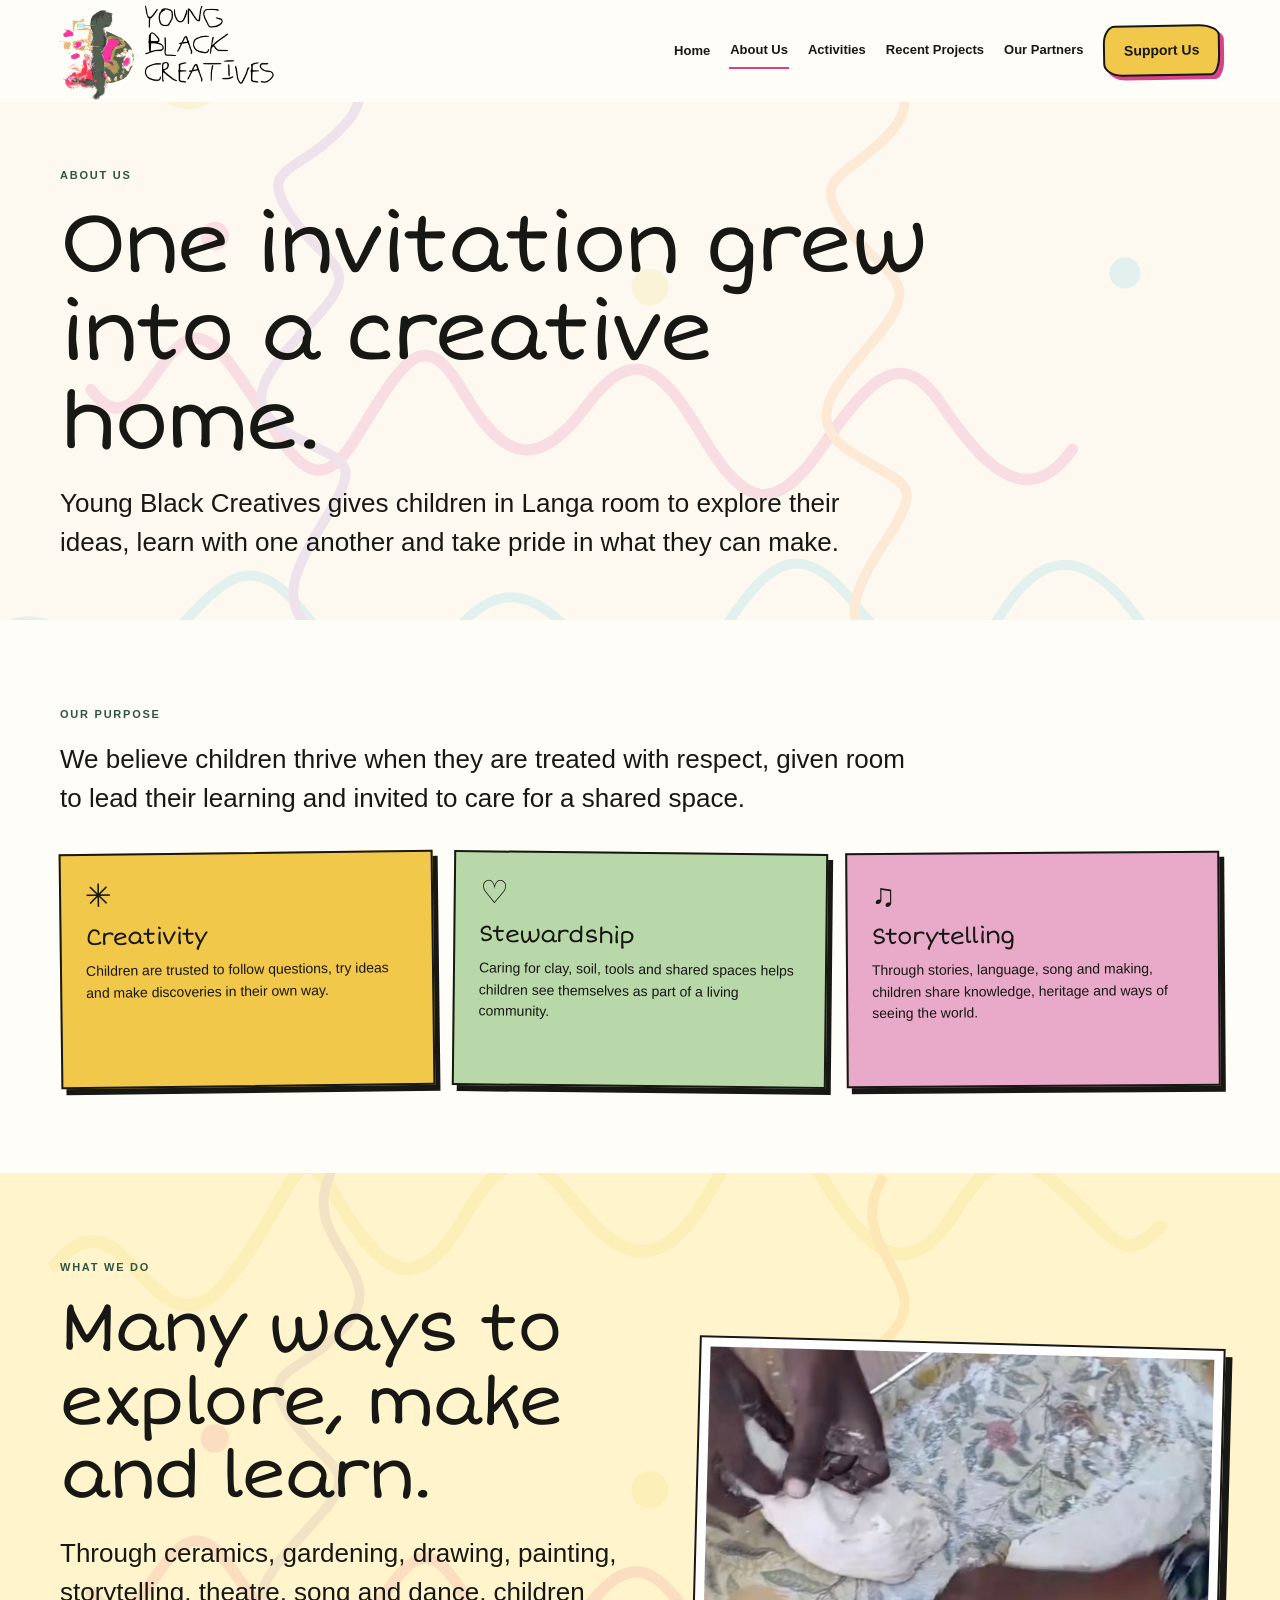
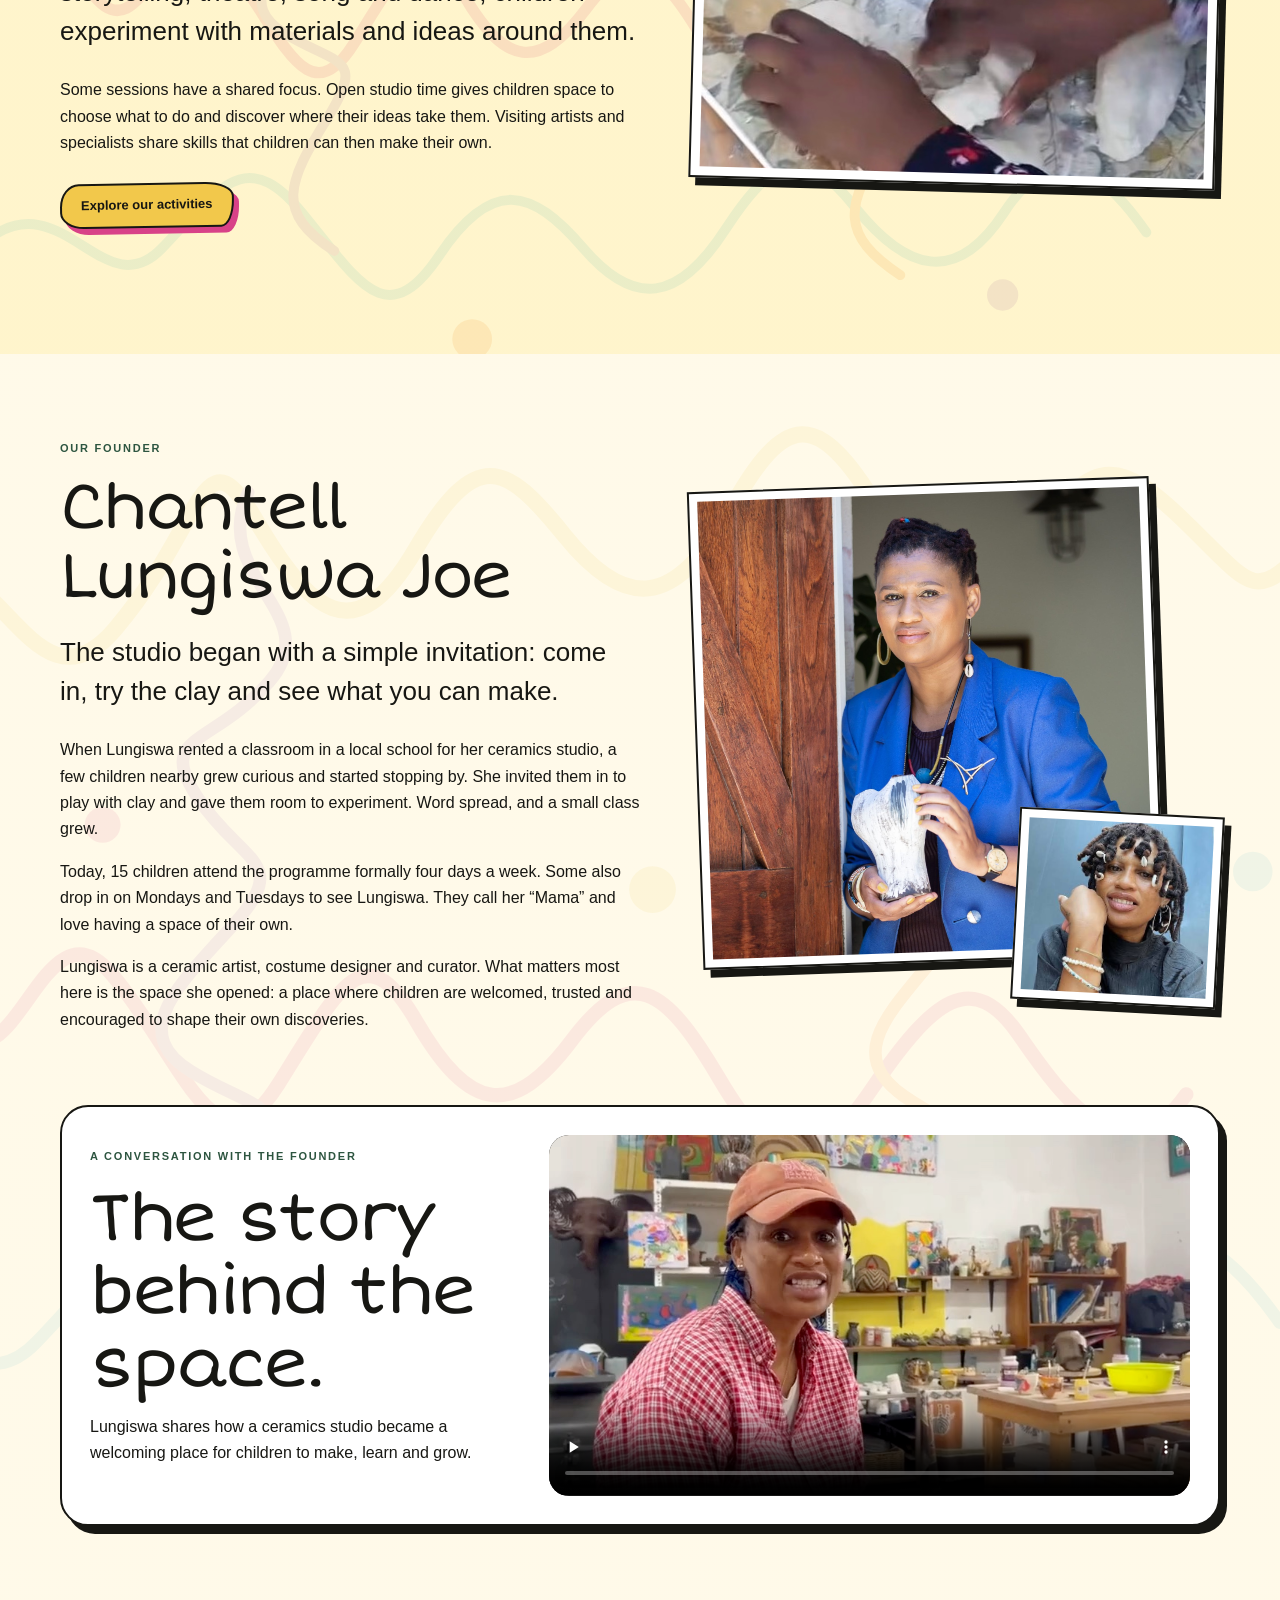
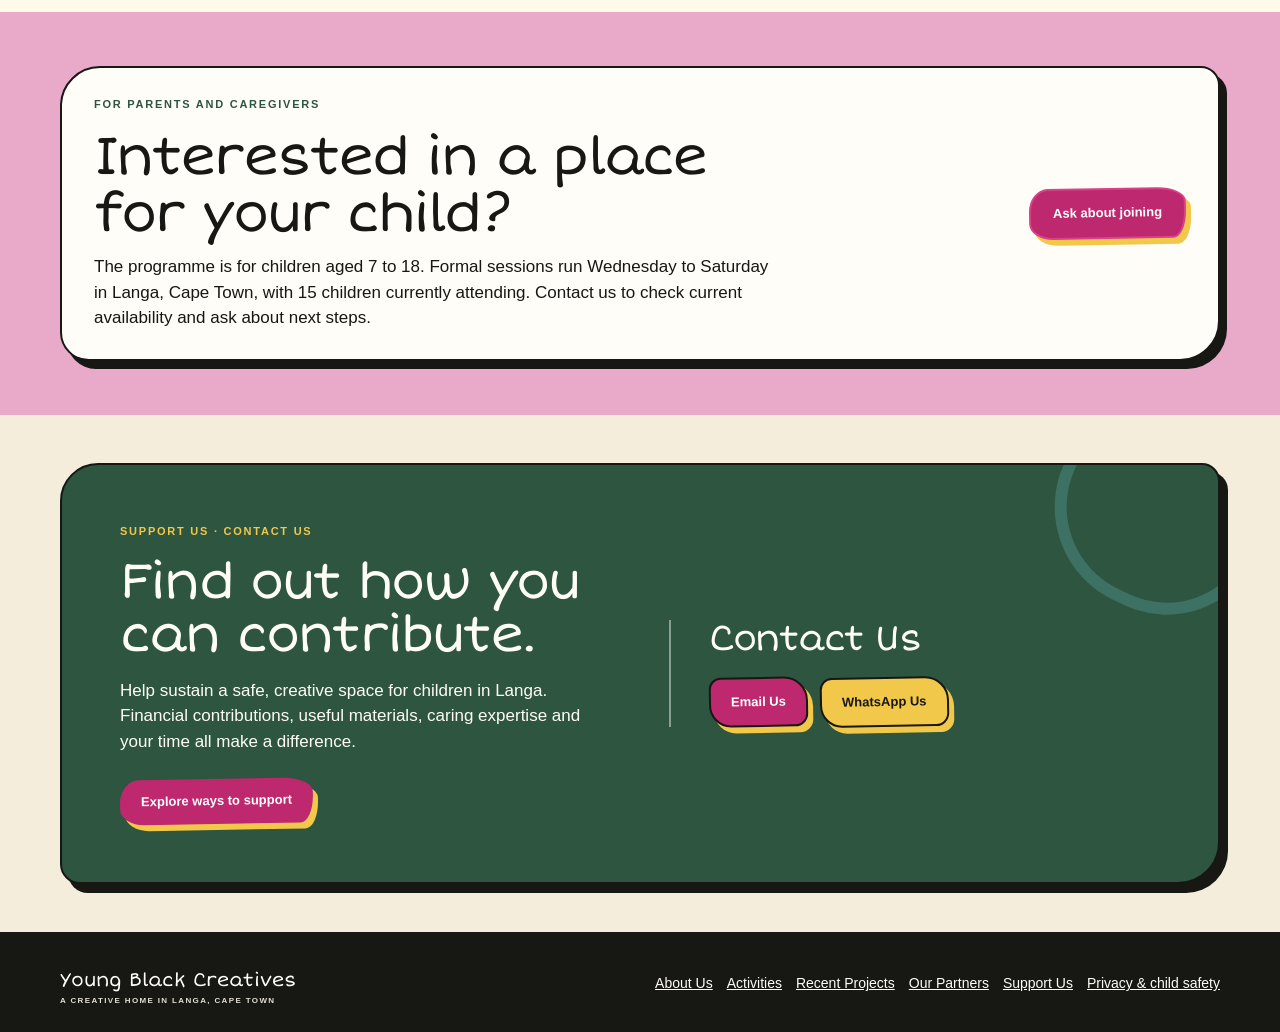
==== commit 6a1cdab1: "Set favicon on all static pages" ====
--- a/render-site/about-us.html
+++ b/render-site/about-us.html
@@ -1,6 +1,7 @@
 <!doctype html>
 <html lang="en">
 <head>
+<link rel="icon" type="image/png" href="assets/young-black-creatives-favicon.png">
   <meta charset="utf-8">
   <meta name="viewport" content="width=device-width, initial-scale=1">
   <meta name="description" content="Young Black Creatives creates a safe, welcoming space in Langa where children can make, belong and grow.">
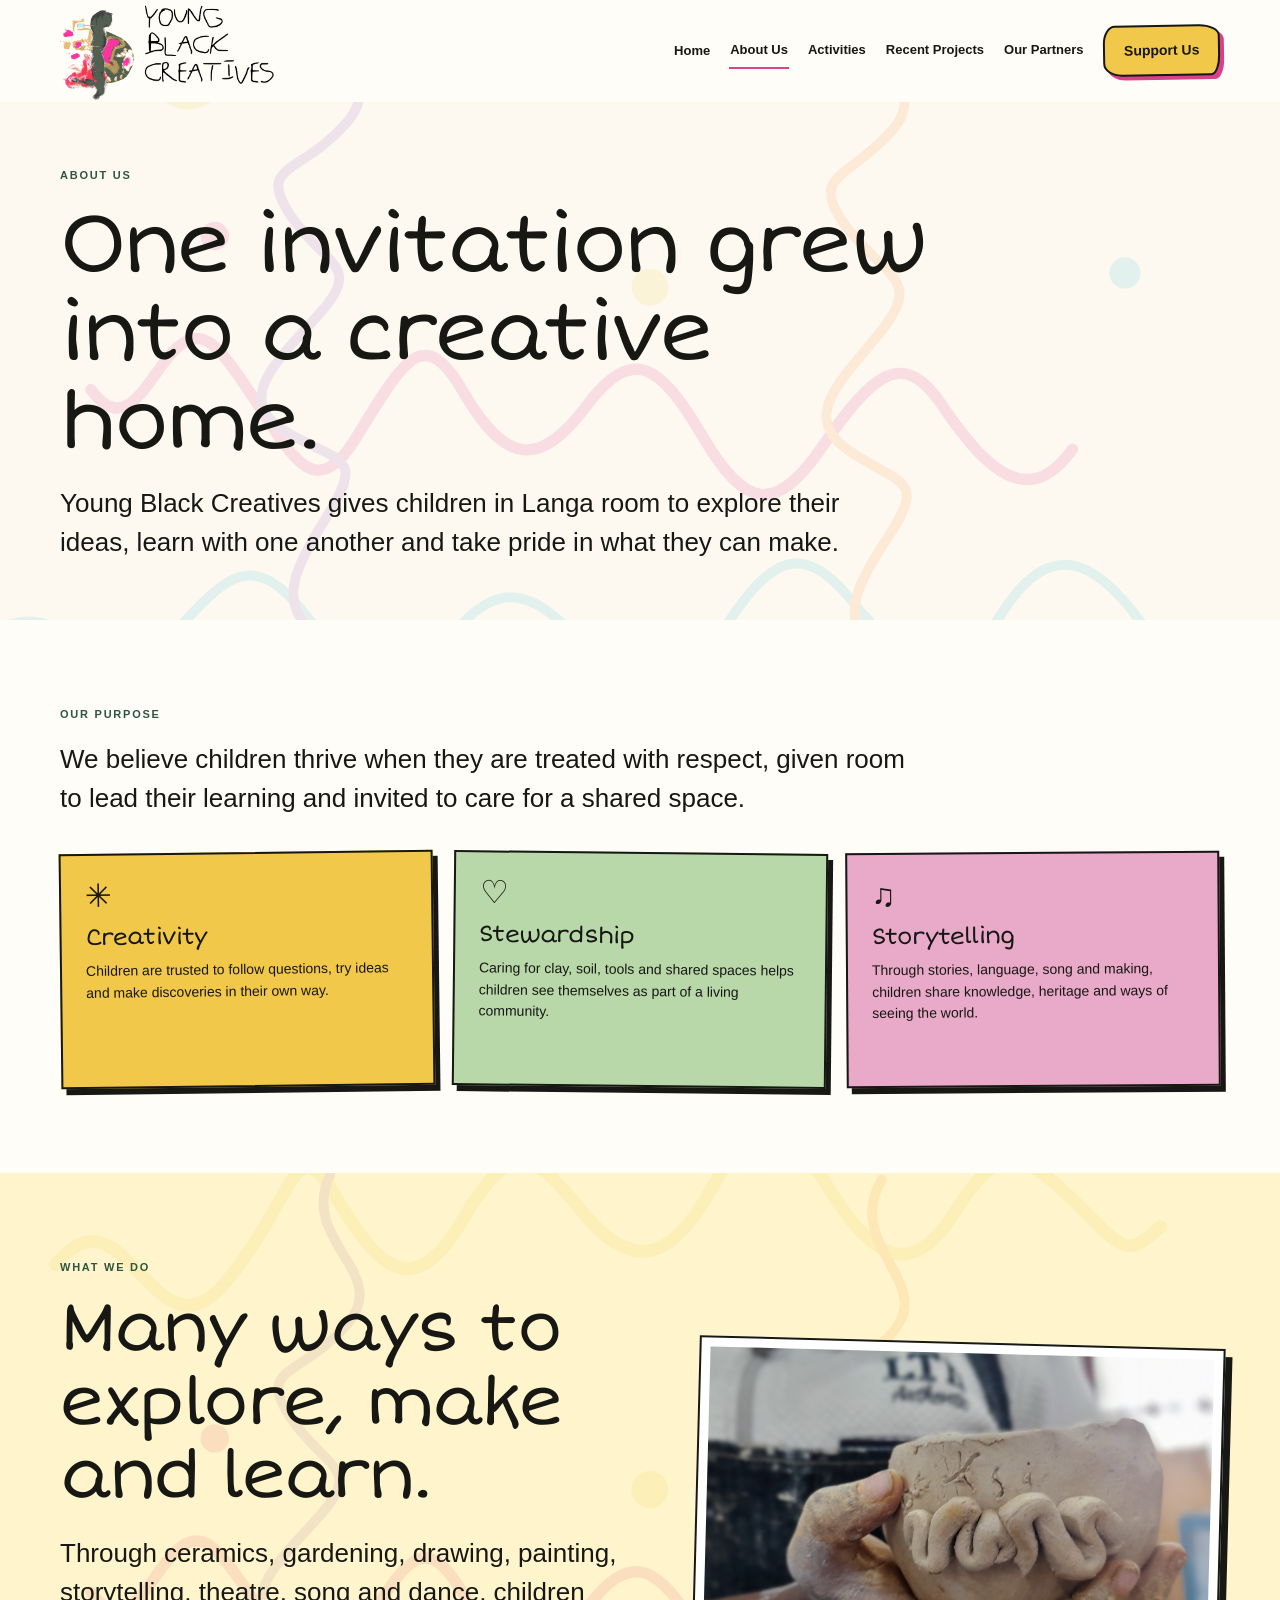
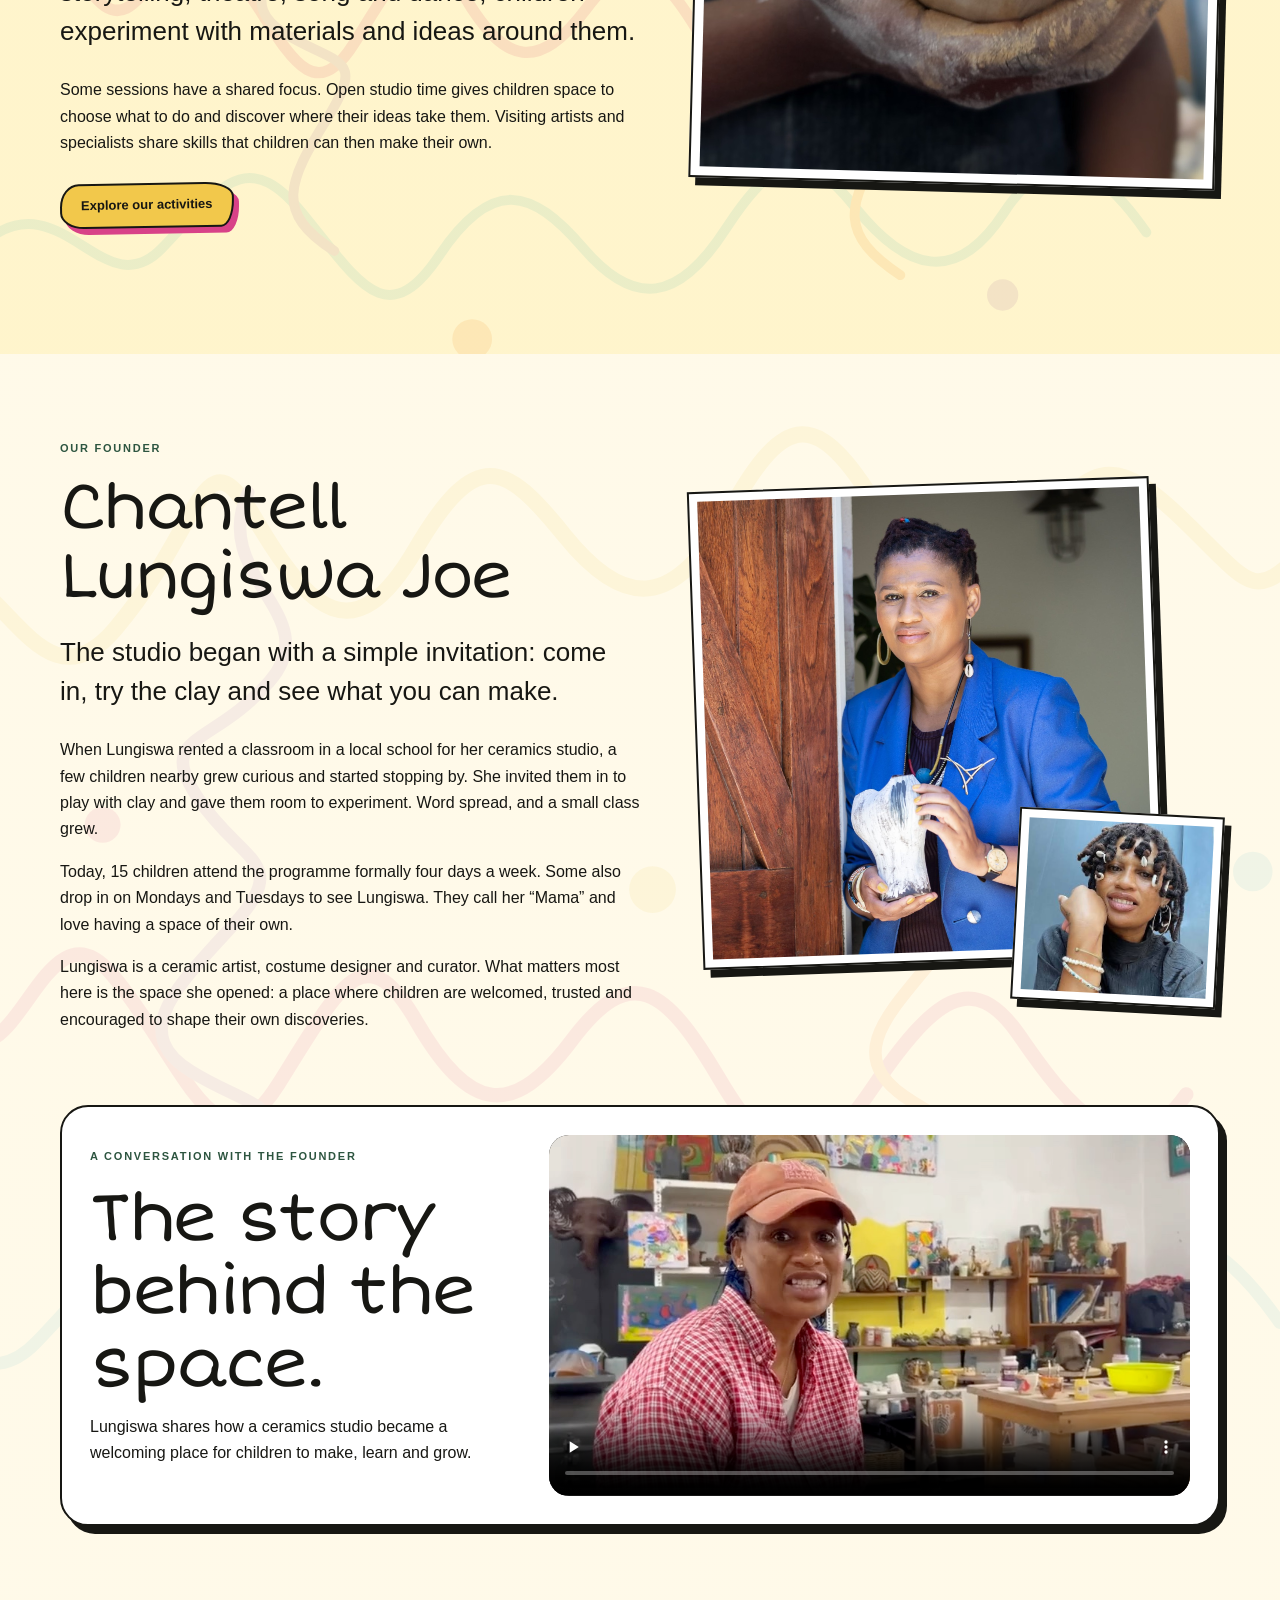
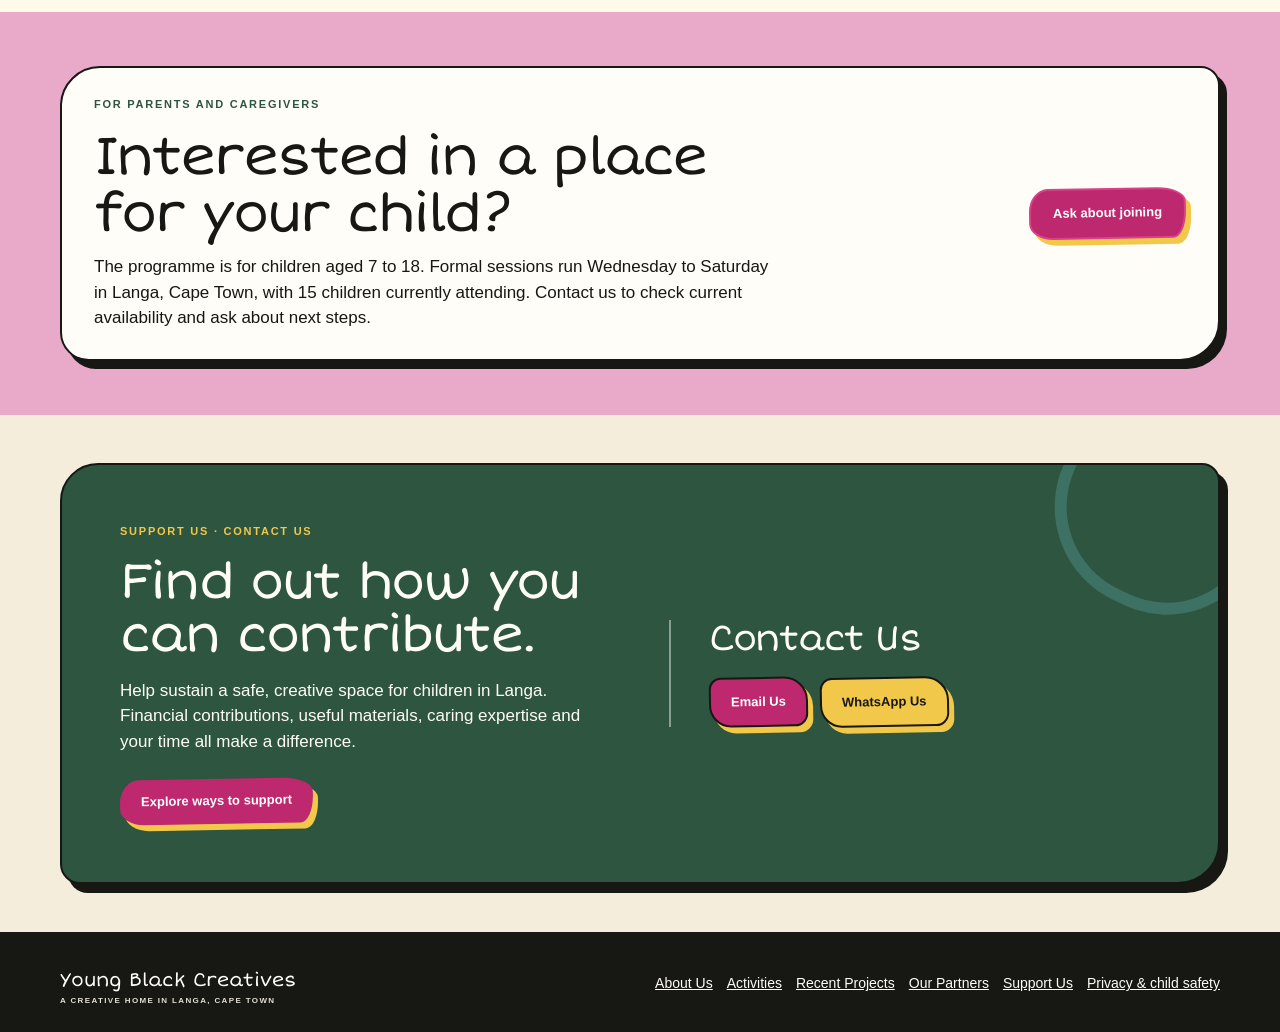
==== commit aa0a5d74: "Use child ceramics photo on about page" ====
--- a/render-site/about-us.html
+++ b/render-site/about-us.html
@@ -49,7 +49,7 @@
           <p class="copy">Some sessions have a shared focus. Open studio time gives children space to choose what to do and discover where their ideas take them. Visiting artists and specialists share skills that children can then make their own.</p>
           <a class="button sun" href="activities.html">Explore our activities</a>
         </div>
-        <figure class="about-work-photo"><img src="assets/images/shared-clay-making.jpg" alt="Children working together with clay in the studio"></figure>
+        <figure class="about-work-photo"><img src="assets/images/activity-ceramics-finished.jpg" alt="A child holds a handmade clay bowl with raised lettering"></figure>
       </div>
     </section>
 
--- a/render-site/site.css
+++ b/render-site/site.css
@@ -409,3 +409,15 @@
 .privacy-contact-links{display:flex;flex-wrap:wrap;gap:18px}
 .privacy-contact-links a{color:var(--leaf);font-weight:800;text-underline-offset:4px}
 @media(max-width:720px){.home-enrollment-inner{align-items:flex-start;flex-direction:column}.privacy-layout{grid-template-columns:1fr}.privacy-layout article:last-child{grid-column:auto}}
+.activities-list{grid-template-columns:repeat(3,minmax(0,1fr));gap:22px}
+.activity-photo-card{overflow:hidden;border:2px solid var(--ink);background:#fff;box-shadow:5px 6px 0 var(--ink)}
+.activity-photo-card:nth-child(3n+2){background:#fae9ac}
+.activity-photo-card:nth-child(3n){background:#eec2d7}
+.activity-photo-card figure{margin:0;border-bottom:2px solid var(--ink);background:#f5eddc}
+.activity-photo-card figure img{display:block;width:100%;height:230px;object-fit:contain}
+.activity-photo-card figcaption{padding:8px 14px;background:var(--paper);font-size:13px;line-height:1.45;font-weight:700}
+.activity-photo-card>div{padding:20px}
+.activity-photo-card h3{margin:0 0 9px;font-size:23px}
+.activity-photo-card p{margin:0;font-size:16px;line-height:1.65}
+@media(max-width:900px){.activities-list{grid-template-columns:repeat(2,minmax(0,1fr))}}
+@media(max-width:560px){.activities-list{grid-template-columns:1fr}.activity-photo-card figure img{height:250px}}
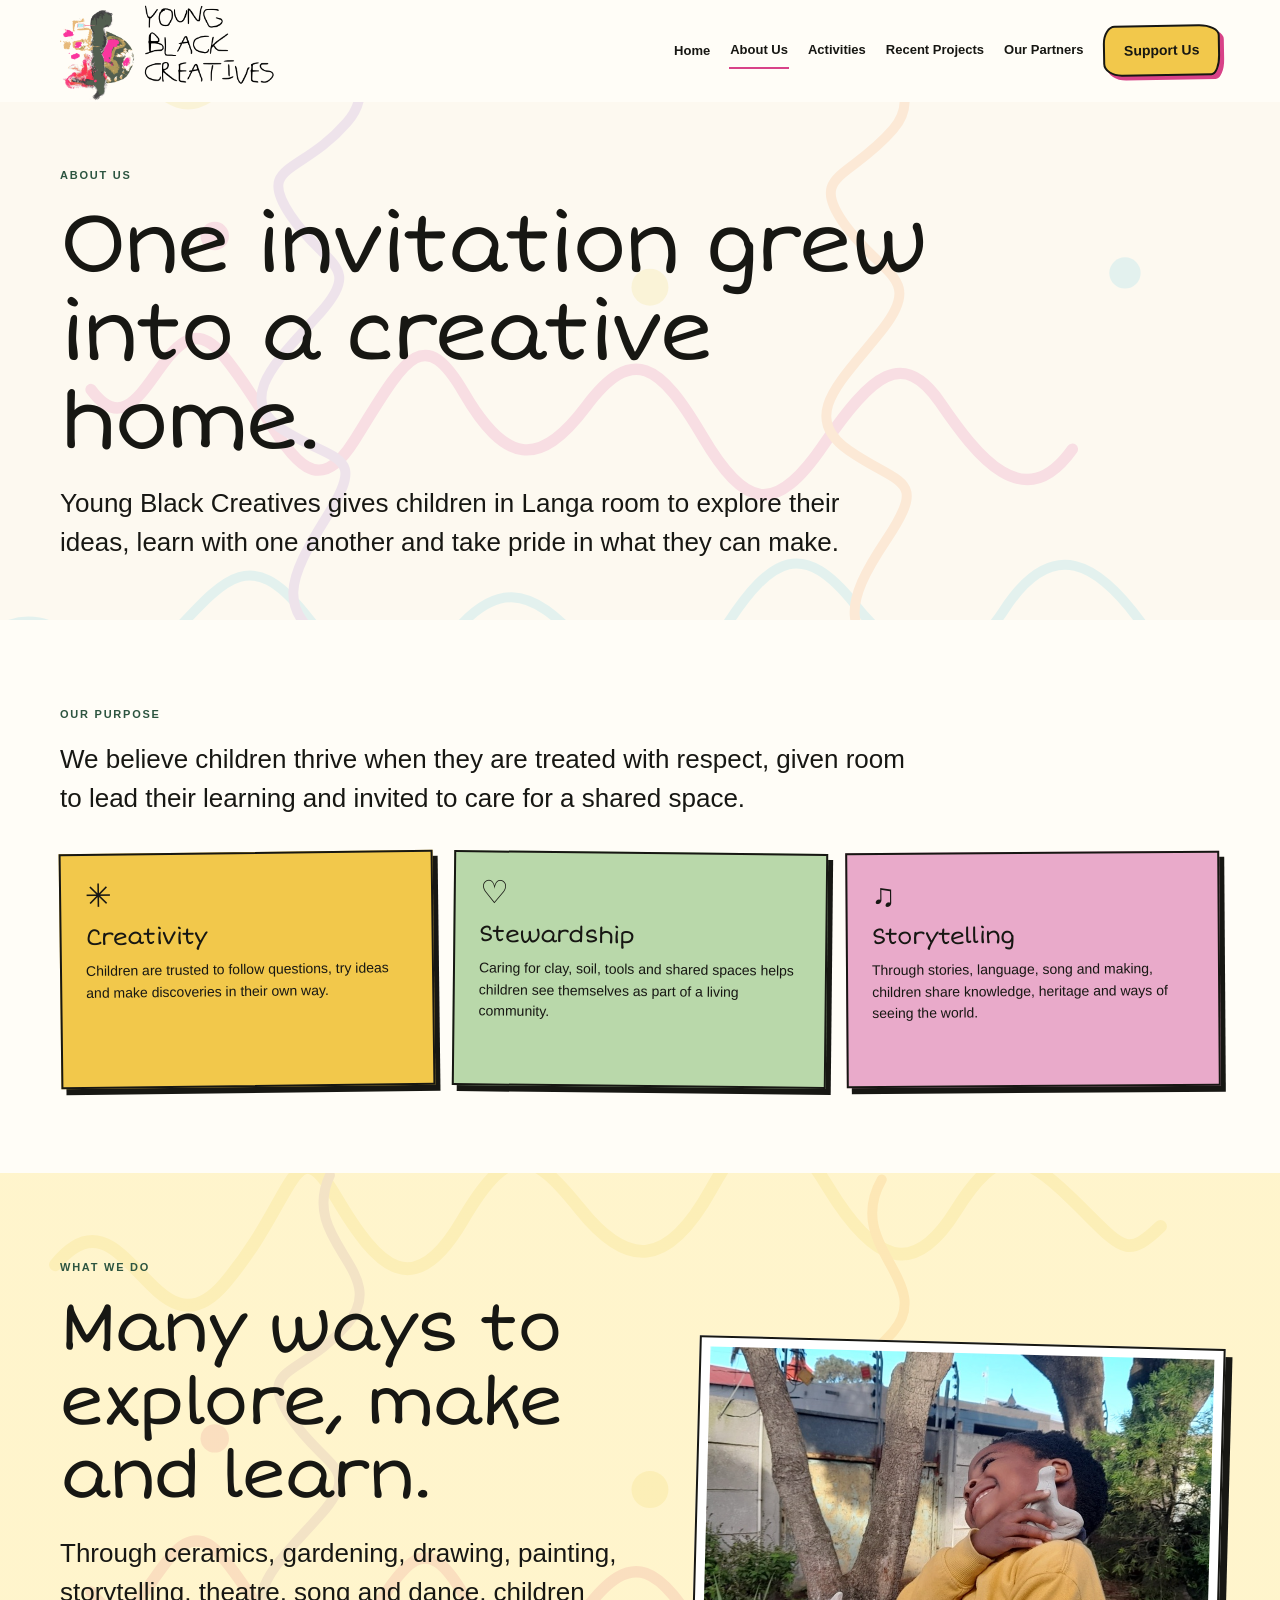
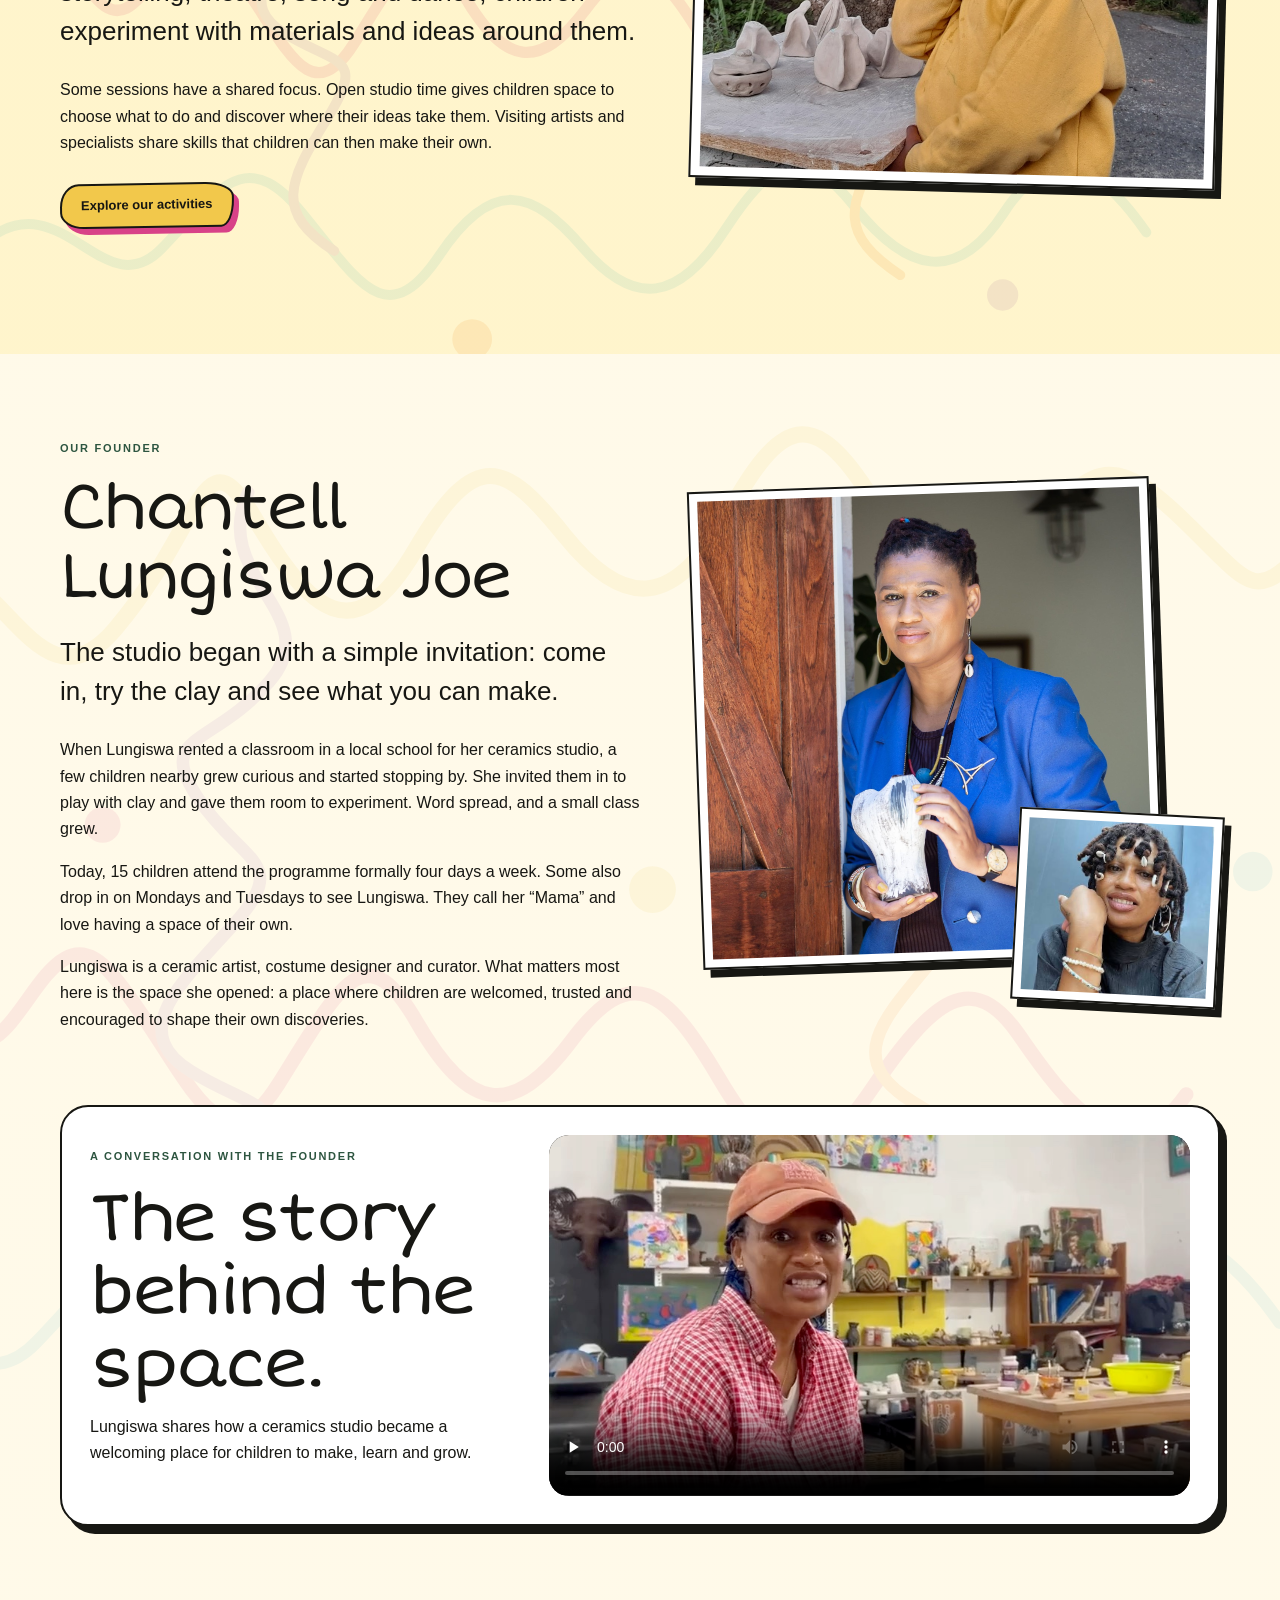
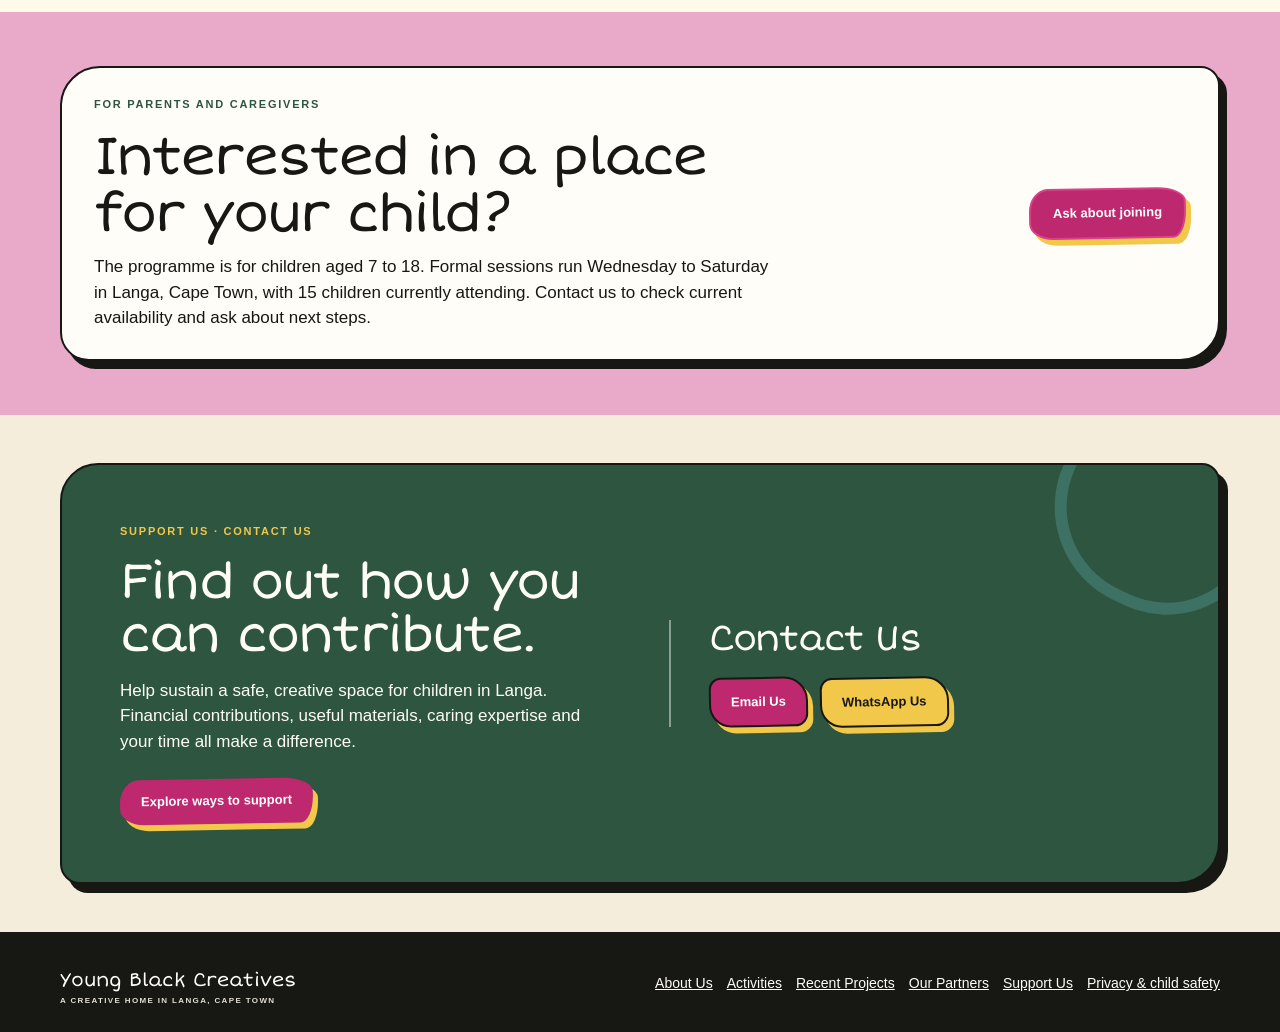
==== commit 4171b17e: "Use the requested finished ceramics photo on about page" ====
--- a/render-site/about-us.html
+++ b/render-site/about-us.html
@@ -49,7 +49,7 @@
           <p class="copy">Some sessions have a shared focus. Open studio time gives children space to choose what to do and discover where their ideas take them. Visiting artists and specialists share skills that children can then make their own.</p>
           <a class="button sun" href="activities.html">Explore our activities</a>
         </div>
-        <figure class="about-work-photo"><img src="assets/images/activity-ceramics-finished.jpg" alt="A child holds a handmade clay bowl with raised lettering"></figure>
+        <figure class="about-work-photo"><img src="assets/images/about-child-finished-ceramics.jpg" alt="A child outdoors smiles while holding a finished clay sculpture"></figure>
       </div>
     </section>
 
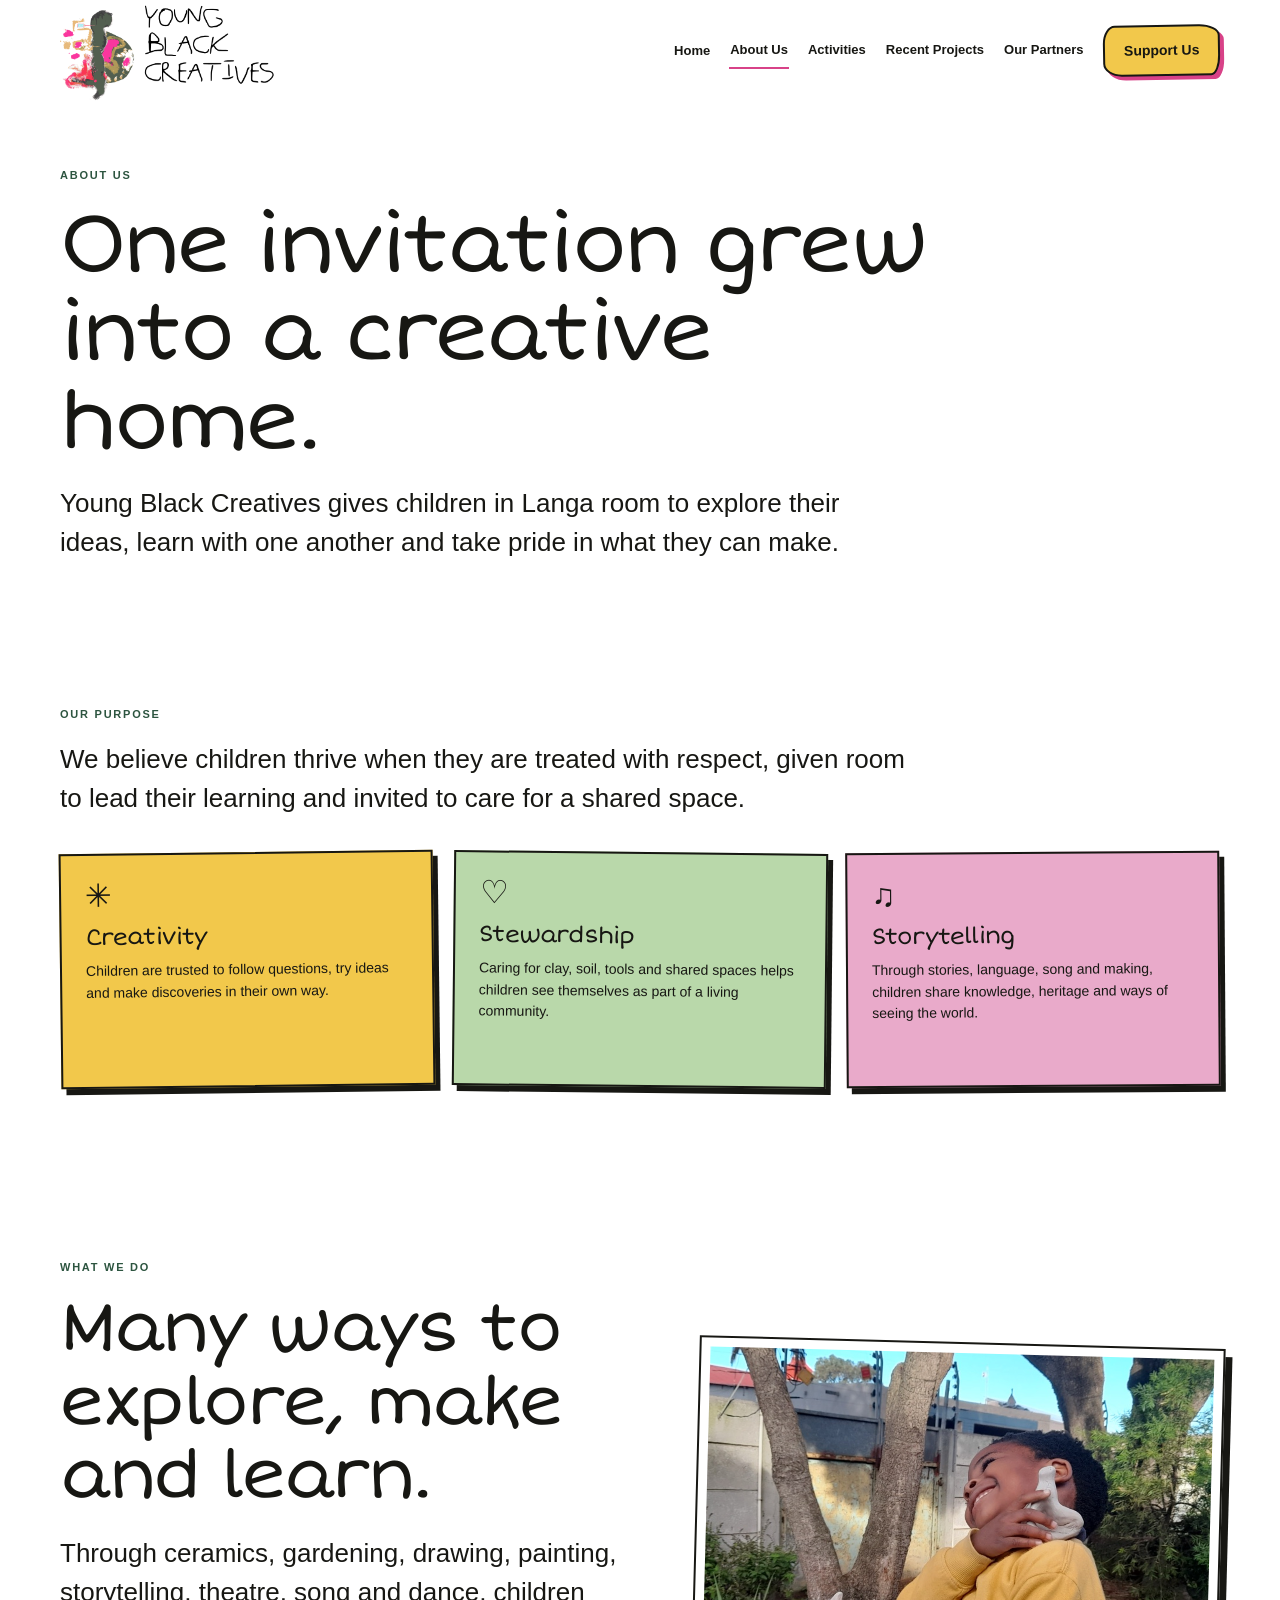
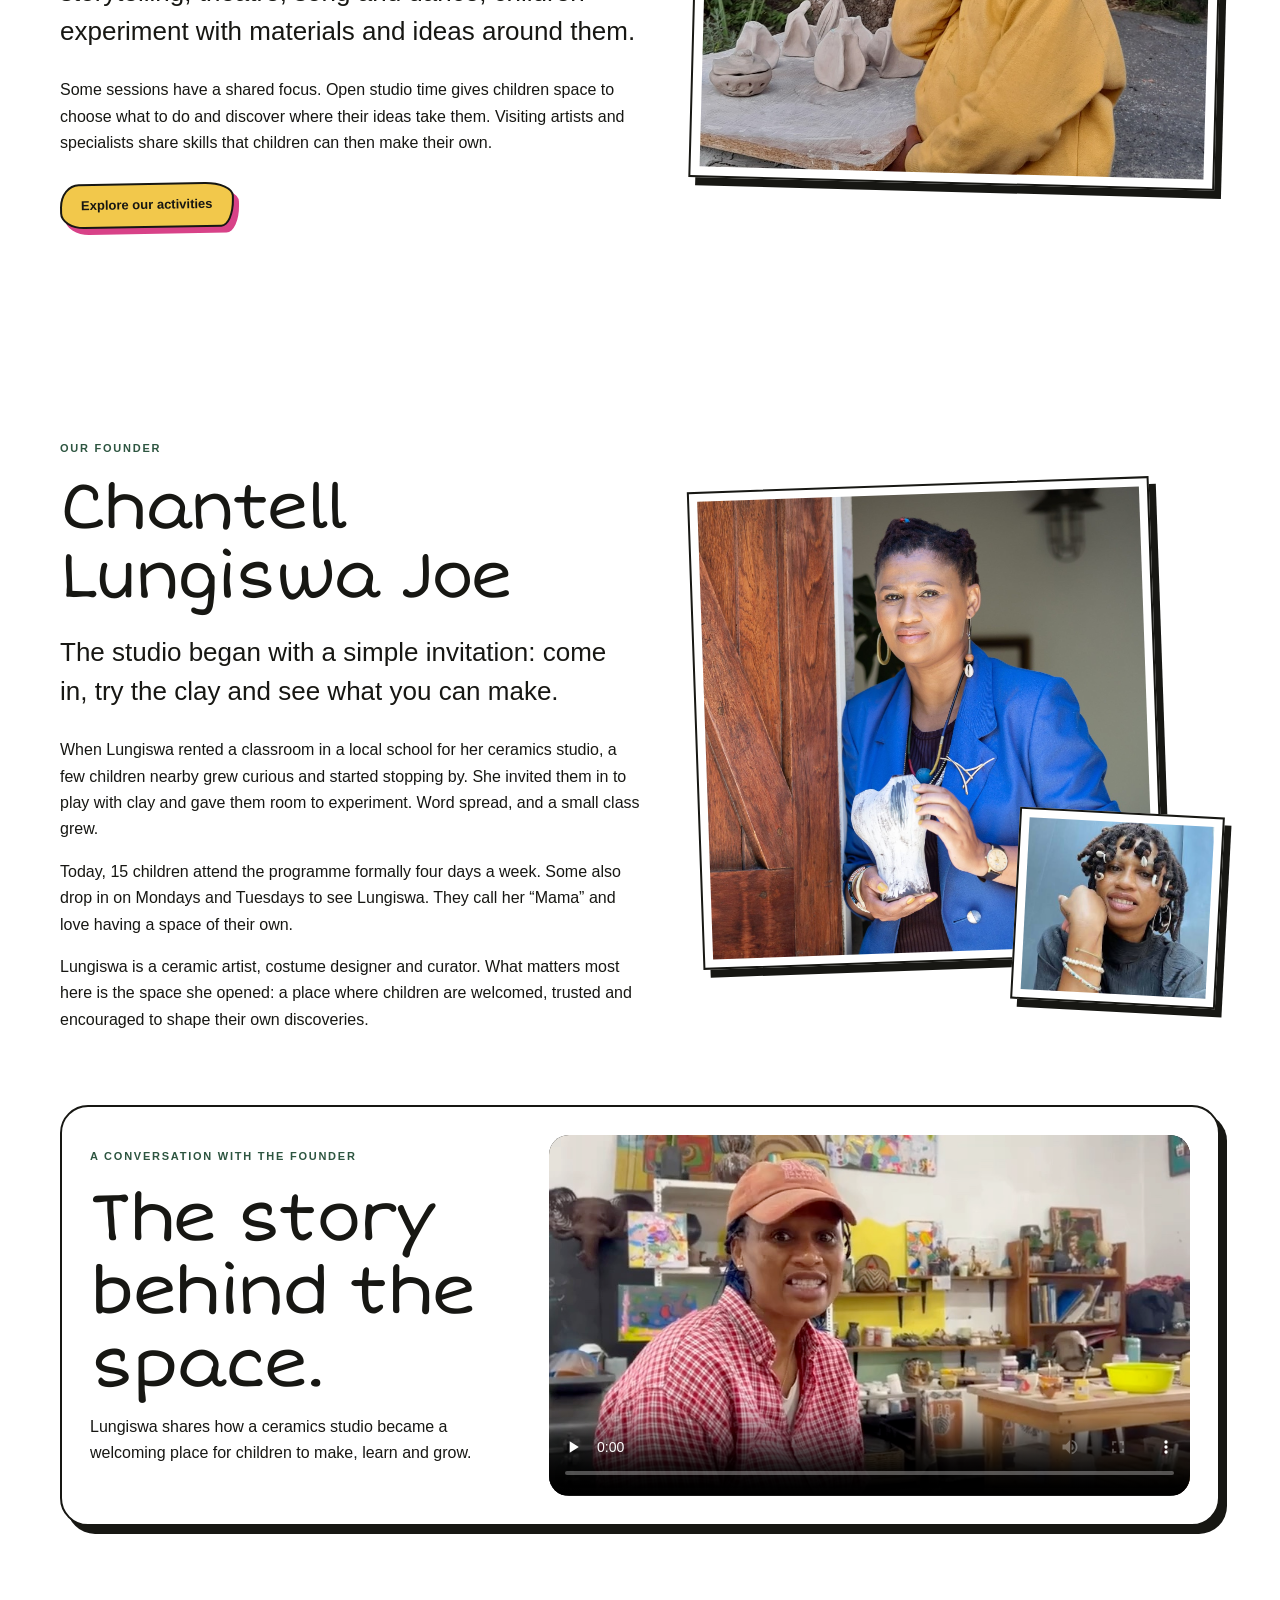
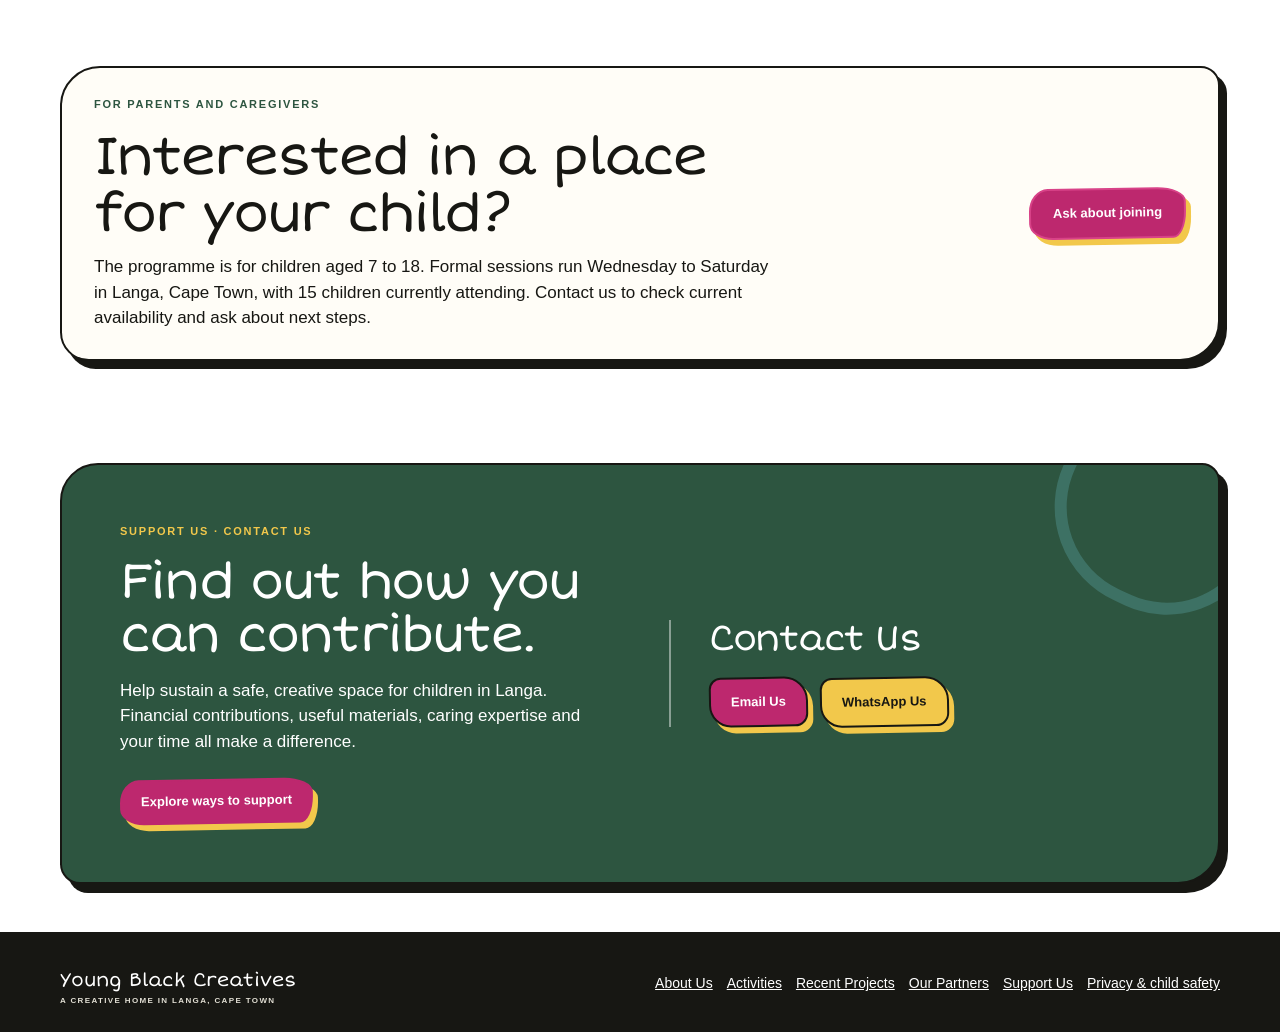
==== commit 2ea75a3f: "Set site section backgrounds to white" ====
--- a/render-site/about-us.html
+++ b/render-site/about-us.html
@@ -5,7 +5,7 @@
   <meta charset="utf-8">
   <meta name="viewport" content="width=device-width, initial-scale=1">
   <meta name="description" content="Young Black Creatives creates a safe, welcoming space in Langa where children can make, belong and grow.">
-  <meta name="theme-color" content="#fffdf7">
+  <meta name="theme-color" content="#ffffff">
   <title>About Us | Young Black Creatives</title>
   <link rel="stylesheet" href="site.css">
 </head>
--- a/render-site/site.css
+++ b/render-site/site.css
@@ -409,15 +409,41 @@
 .privacy-contact-links{display:flex;flex-wrap:wrap;gap:18px}
 .privacy-contact-links a{color:var(--leaf);font-weight:800;text-underline-offset:4px}
 @media(max-width:720px){.home-enrollment-inner{align-items:flex-start;flex-direction:column}.privacy-layout{grid-template-columns:1fr}.privacy-layout article:last-child{grid-column:auto}}
-.activities-list{grid-template-columns:repeat(3,minmax(0,1fr));gap:22px}
+.activities-list{grid-template-columns:repeat(3,minmax(0,1fr));gap:22px;align-items:stretch}
 .activity-photo-card{overflow:hidden;border:2px solid var(--ink);background:#fff;box-shadow:5px 6px 0 var(--ink)}
 .activity-photo-card:nth-child(3n+2){background:#fae9ac}
 .activity-photo-card:nth-child(3n){background:#eec2d7}
 .activity-photo-card figure{margin:0;border-bottom:2px solid var(--ink);background:#f5eddc}
-.activity-photo-card figure img{display:block;width:100%;height:230px;object-fit:contain}
+.activity-photo-card figure img{display:block;width:100%;height:auto;aspect-ratio:4/3;object-fit:cover;object-position:center}
+.activity-photo-card:nth-child(1) figure img{object-position:60% center}
+.activity-photo-card:nth-child(2) figure img{object-position:center 55%}
+.activity-photo-card:nth-child(7) figure img{object-position:center 45%}
 .activity-photo-card figcaption{padding:8px 14px;background:var(--paper);font-size:13px;line-height:1.45;font-weight:700}
 .activity-photo-card>div{padding:20px}
 .activity-photo-card h3{margin:0 0 9px;font-size:23px}
 .activity-photo-card p{margin:0;font-size:16px;line-height:1.65}
 @media(max-width:900px){.activities-list{grid-template-columns:repeat(2,minmax(0,1fr))}}
-@media(max-width:560px){.activities-list{grid-template-columns:1fr}.activity-photo-card figure img{height:250px}}
+
+/* Use white as the page canvas; retain the brand colors on cards and calls to action. */
+:root{--paper:#fff}
+body,.site-header,.founder-section,.scribble-band,.home-community,.home-support-section,.home-projects,.project-photo-gallery,.timeline-gallery,.partners-honest,.partners-network,.support-picker-section,.universal-contact,.current-sponsor-section,.home-enrollment,.privacy-content{background-color:#fff}
+.hero,.home-hero,.page-hero{background-color:#fff}
+.hero:before{background:linear-gradient(90deg,rgba(255,255,255,.97),rgba(255,255,255,.87) 58%,rgba(255,255,255,.5))}
+.page-hero:before{background:rgba(255,255,255,.82)}
+.home-hero{background-image:url('assets/doodle-pattern.svg')}
+.home-hero:before{background:linear-gradient(90deg,rgba(255,255,255,.96),rgba(255,255,255,.88) 55%,rgba(255,255,255,.6))}
+.timeline-hero{background:linear-gradient(110deg,#fff 0 53%,#f5cbe0 53%)}
+.support-hero{background:linear-gradient(105deg,#fff 0 59%,#d9eeeb 59%)}
+.support-picker-section,.home-community,.home-support-section,.home-projects,.project-photo-gallery,.timeline-gallery,.partners-network,.universal-contact,.current-sponsor-section,.home-enrollment{background-color:#fff}
+.timeline-image-collage,.activity-photo-card figure{background:#fff}
+@media(max-width:560px){.activities-list{grid-template-columns:1fr}}
+
+/* Keep section canvases white while preserving color on cards and controls. */
+section[class]{background:#fff}
+section[class]::before{background:none}
+.highlight{background:#fff;color:var(--ink)}
+.highlight .eyebrow{color:var(--leaf)}
+
+/* White section canvas with the colorful doodles still visible on the homepage. */
+.hero.home-hero{background-color:#fff;background-image:url('assets/doodle-pattern.svg');}
+.hero.home-hero::before{background:rgba(255,255,255,.16)}
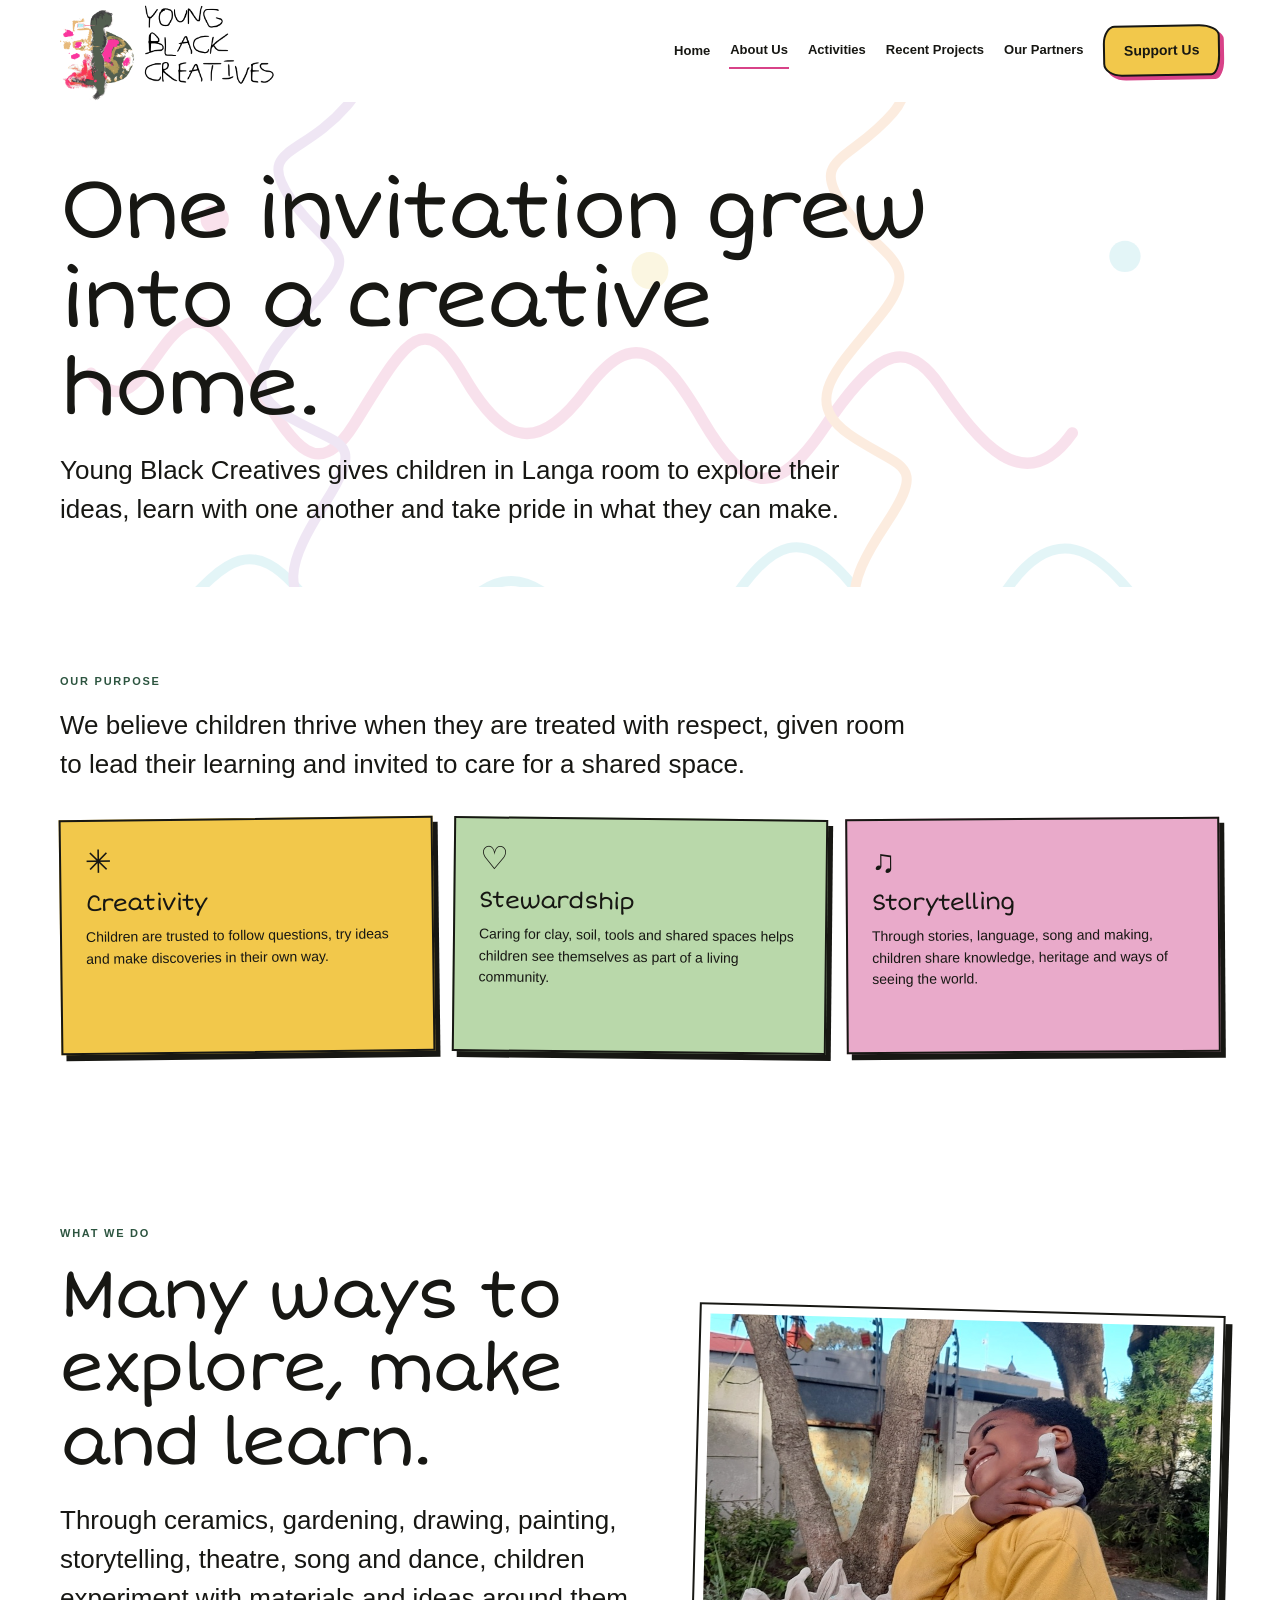
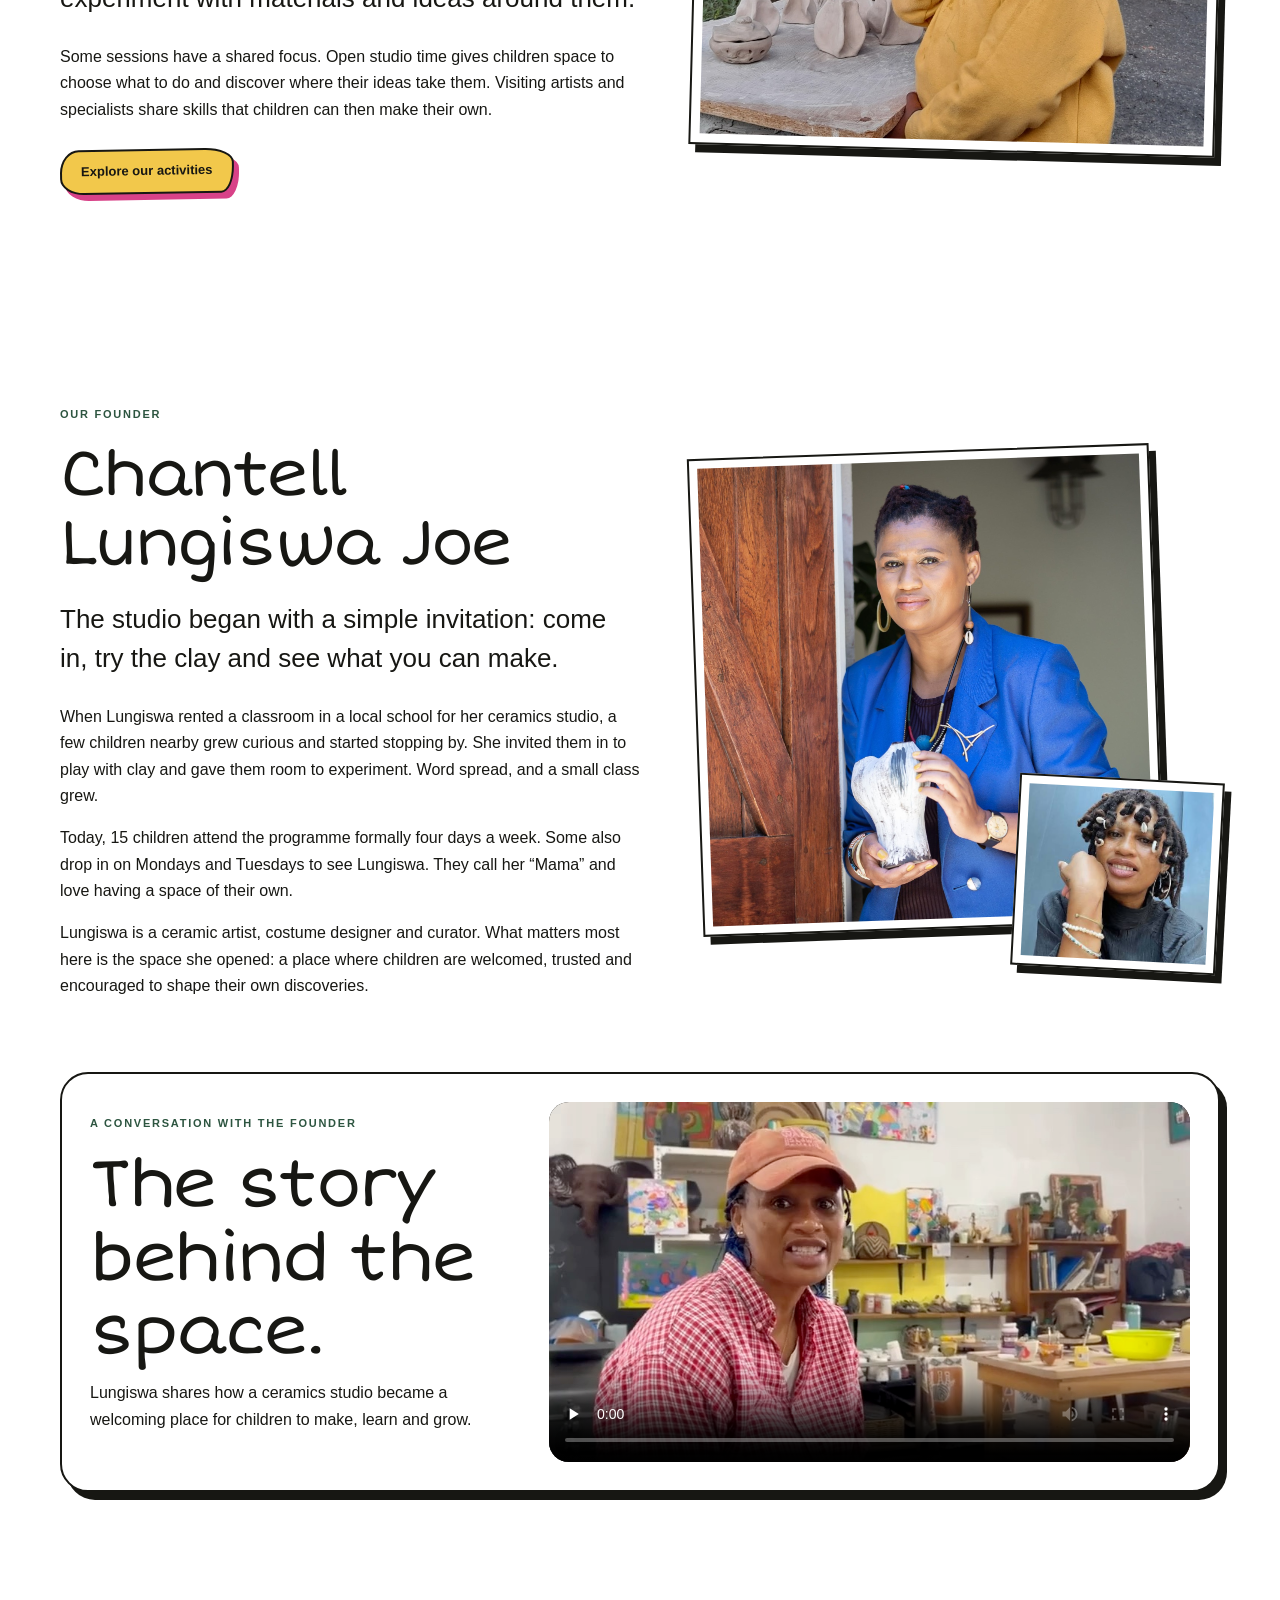
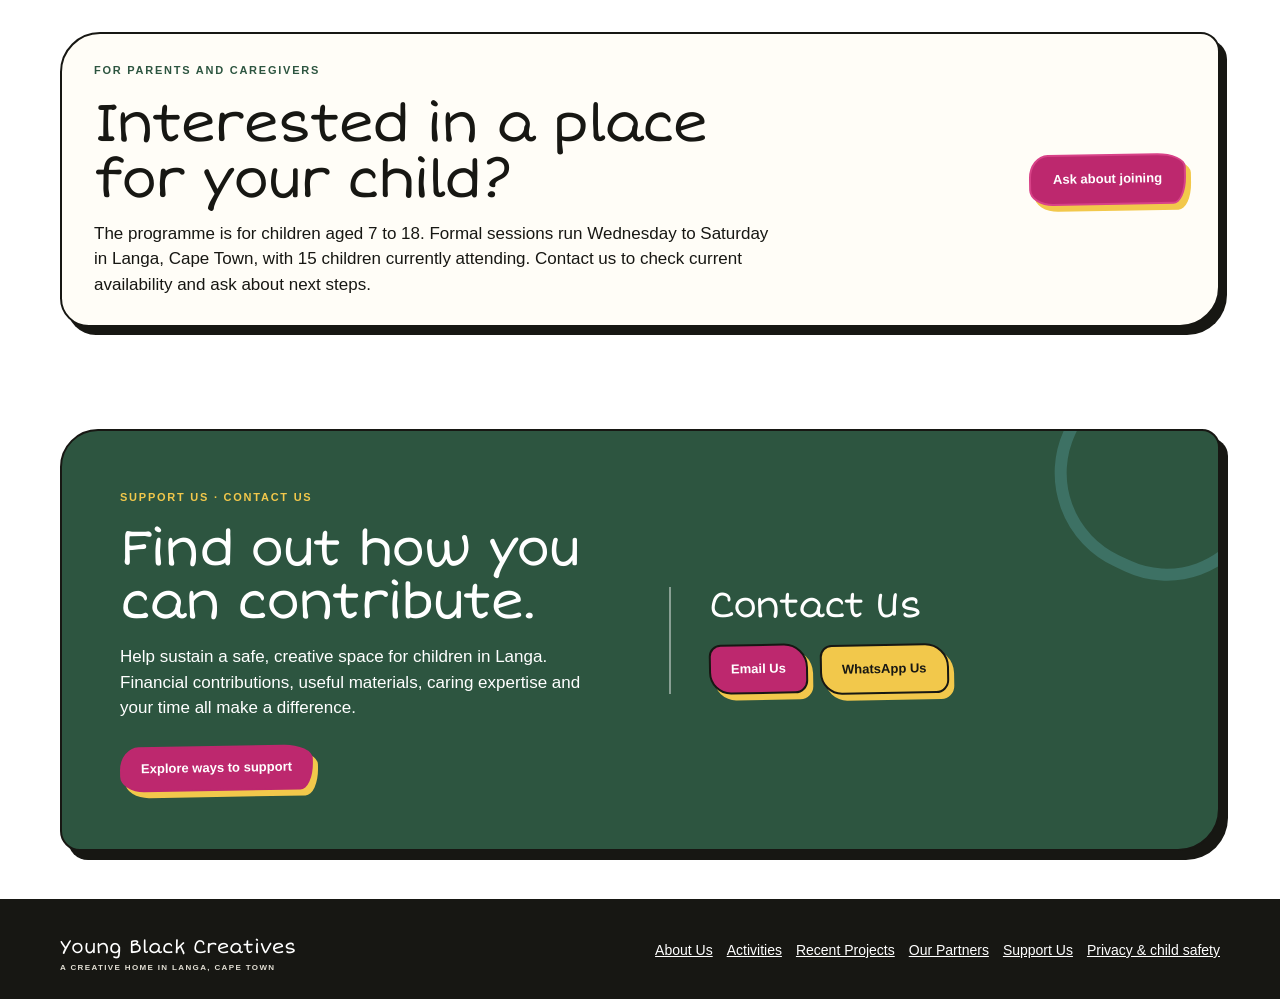
==== commit 9d2f45b8: "Remove repeated page hero labels" ====
--- a/render-site/about-us.html
+++ b/render-site/about-us.html
@@ -22,7 +22,7 @@
   <main id="main-content">
     <section class="page-hero">
       <div class="wrap">
-        <p class="eyebrow">About Us</p>
+        
         <h1>One invitation grew into a creative home.</h1>
         <p class="lead">Young Black Creatives gives children in Langa room to explore their ideas, learn with one another and take pride in what they can make.</p>
       </div>
--- a/render-site/site.css
+++ b/render-site/site.css
@@ -447,3 +447,10 @@
 /* White section canvas with the colorful doodles still visible on the homepage. */
 .hero.home-hero{background-color:#fff;background-image:url('assets/doodle-pattern.svg');}
 .hero.home-hero::before{background:rgba(255,255,255,.16)}
+
+/* Keep the hero doodles decorative and give its text a clean, readable wash. */
+.hero.home-hero::before{background:rgba(255,255,255,.78)}
+
+/* Restore the doodle artwork on interior page heroes over a white canvas. */
+section.page-hero{background:#fff url('assets/doodle-pattern.svg') center/cover no-repeat}
+section.page-hero::before{background:rgba(255,255,255,.78)}
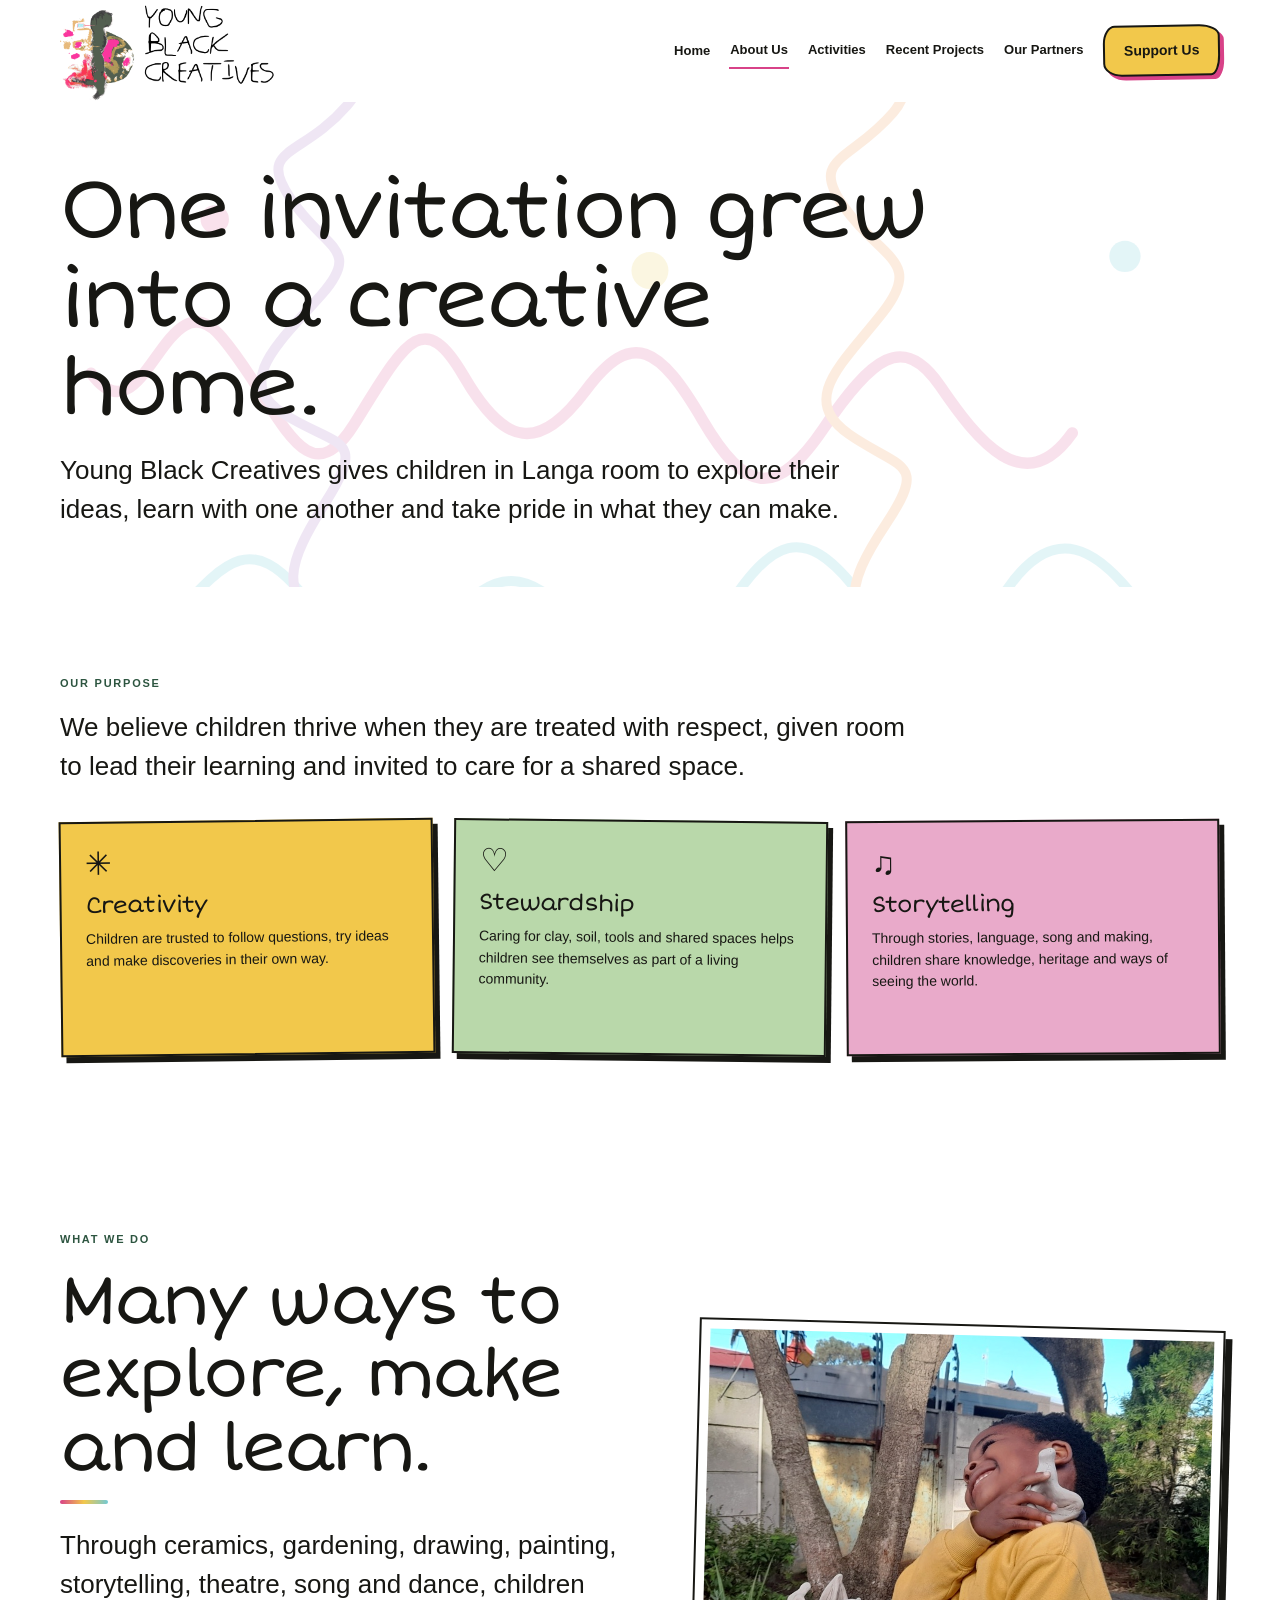
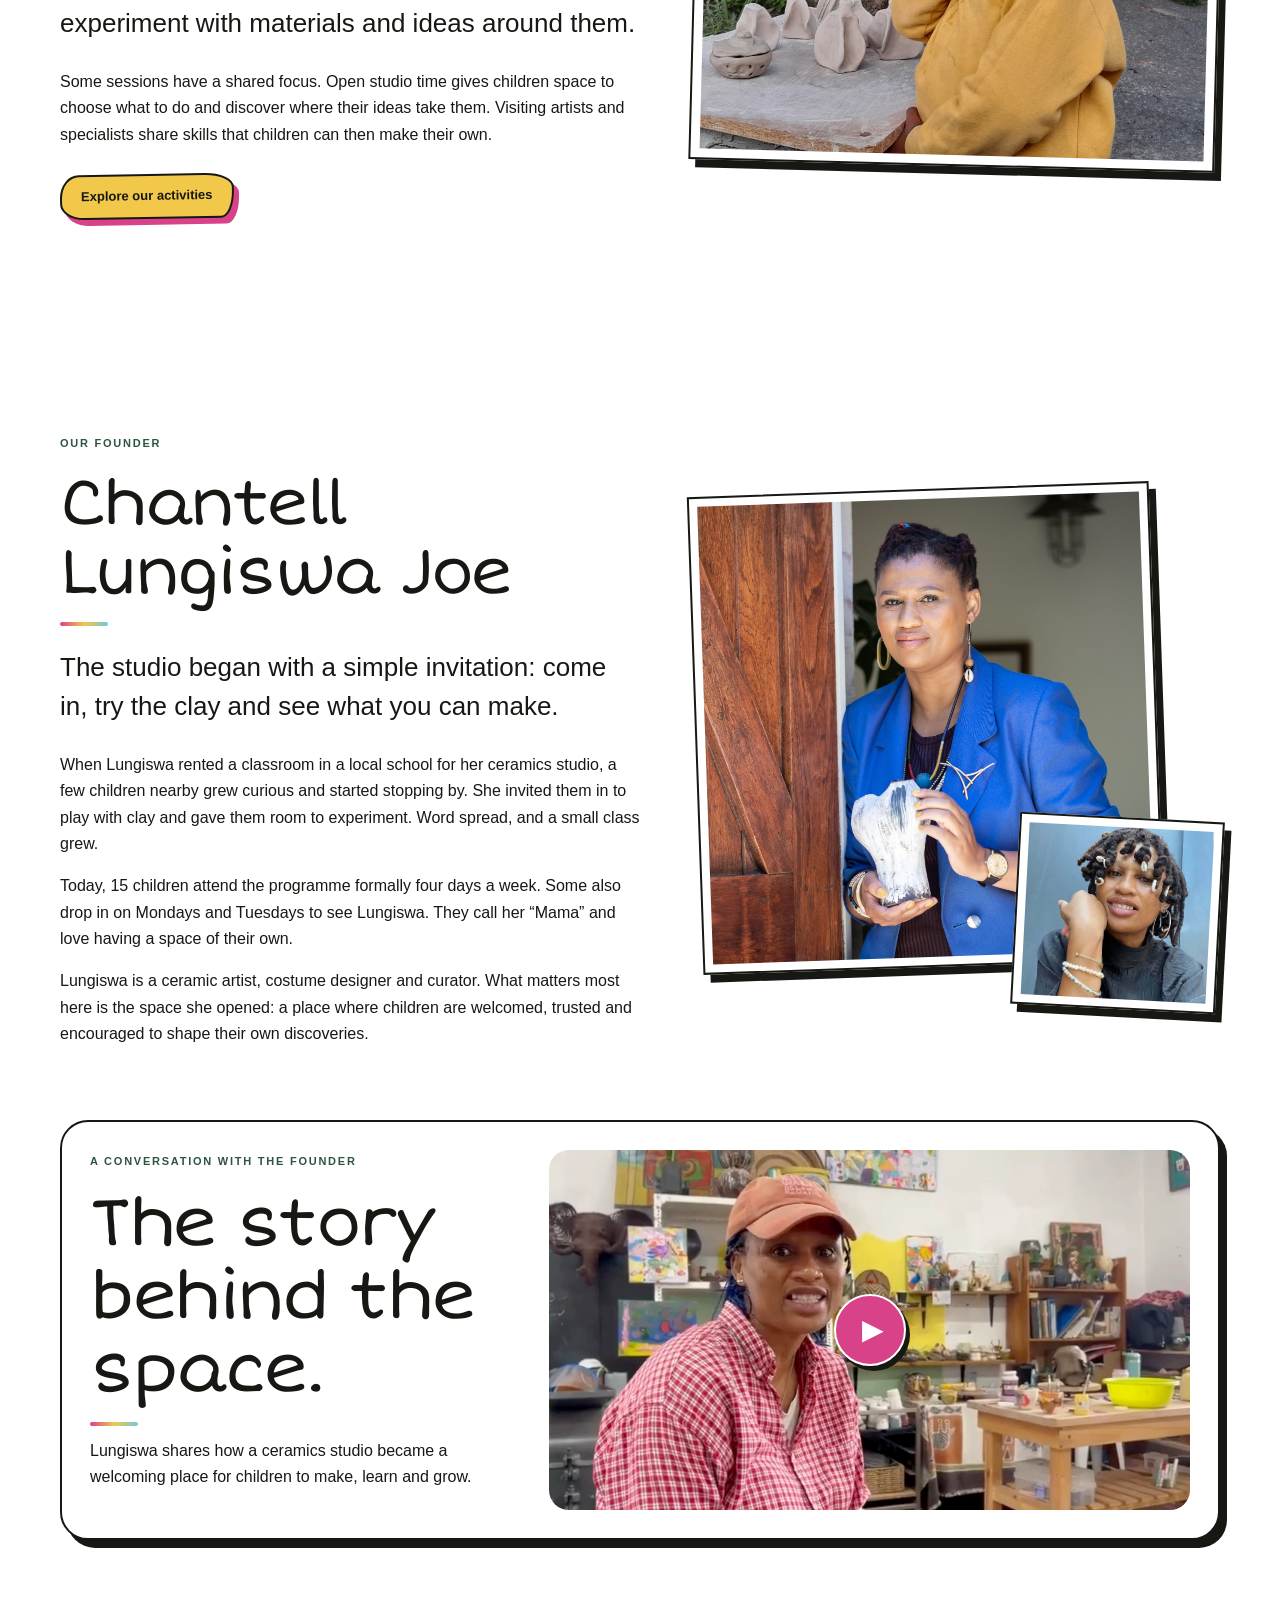
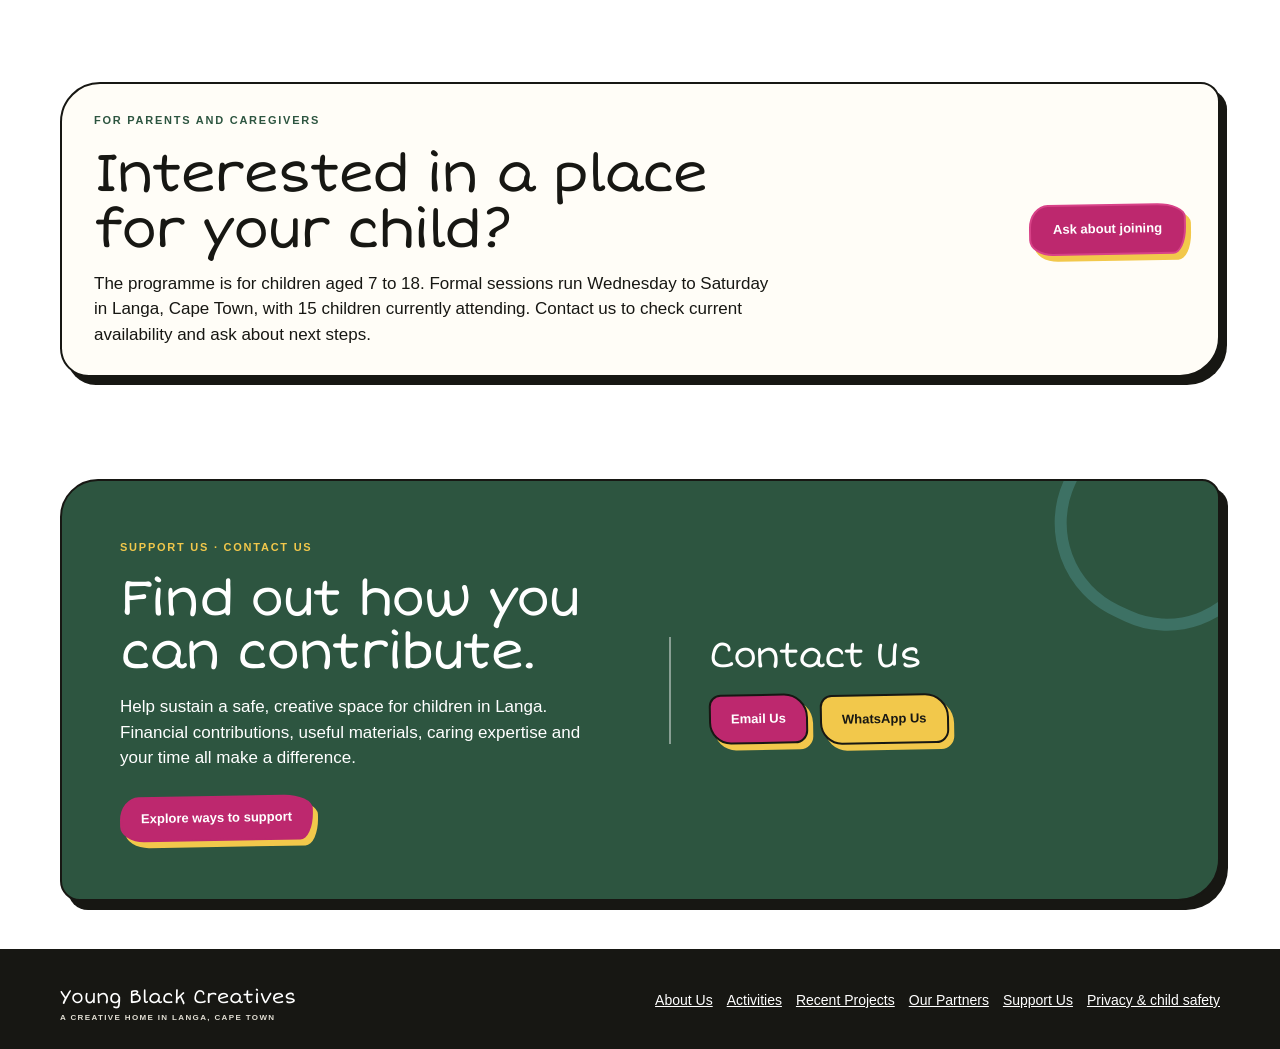
==== commit 40de911c: "Update support photo, founder video, and partner name" ====
--- a/render-site/about-us.html
+++ b/render-site/about-us.html
@@ -74,10 +74,10 @@
           <h2 class="section-title">The story behind the space.</h2>
           <p class="copy" id="founder-interview-description">Lungiswa shares how a ceramics studio became a welcoming place for children to make, learn and grow.</p>
         </div>
-        <video class="founder-interview-video" controls preload="none" playsinline poster="assets/images/founder-interview-poster.jpg" aria-label="Interview with founder Lungiswa Joe" aria-describedby="founder-interview-description">
-          <source src="assets/videos/lungiswa-ybc-interview.mp4" type="video/mp4">
-          Your browser does not support the video player. You can <a href="assets/videos/lungiswa-ybc-interview.mp4">download the interview video</a>.
-        </video>
+        <a class="founder-interview-poster" href="https://youtu.be/N8T4CAtWcYE" data-youtube-id="N8T4CAtWcYE" aria-label="Play the founder interview on YouTube">
+          <img src="assets/images/founder-interview-poster.jpg" alt="">
+          <span class="founder-interview-play" aria-hidden="true">▶</span>
+        </a>
       </div>
     </section>
 
@@ -95,5 +95,20 @@
       <nav class="footer-nav" aria-label="Footer navigation"><a href="about-us.html">About Us</a><a href="activities.html">Activities</a><a href="recent-projects.html">Recent Projects</a><a href="our-partners.html">Our Partners</a><a href="support-us.html">Support Us</a><a href="privacy-child-safety.html">Privacy &amp; child safety</a></nav>
     </div></div>
   </footer>
+  <script>
+    document.querySelectorAll('.founder-interview-poster[data-youtube-id]').forEach((poster) => {
+      poster.addEventListener('click', (event) => {
+        event.preventDefault();
+        const player = document.createElement('iframe');
+        player.className = 'founder-interview-video';
+        player.title = 'Conversation with the founder of Young Black Creatives';
+        player.src = `https://www.youtube-nocookie.com/embed/${poster.dataset.youtubeId}?autoplay=1&rel=0`;
+        player.allow = 'accelerometer; autoplay; clipboard-write; encrypted-media; gyroscope; picture-in-picture; web-share';
+        player.allowFullscreen = true;
+        player.referrerPolicy = 'strict-origin-when-cross-origin';
+        poster.replaceWith(player);
+      });
+    });
+  </script>
 </body>
 </html>
--- a/render-site/site.css
+++ b/render-site/site.css
@@ -191,7 +191,7 @@
 
 .founder-interview{display:grid;grid-template-columns:minmax(0,.8fr) minmax(0,1.2fr);align-items:center;gap:32px;margin-top:56px;padding:28px;background:#fff;border:2px solid var(--ink);border-radius:28px;box-shadow:7px 8px 0 var(--ink)}
 .founder-interview-copy .section-title{margin-bottom:12px}
-.founder-interview-video{display:block;width:100%;max-height:560px;aspect-ratio:16/9;object-fit:contain;background:#171717;border-radius:20px}
+.founder-interview-video,.founder-interview-poster{display:block;width:100%;max-height:560px;aspect-ratio:16/9;background:#171717;border-radius:20px;overflow:hidden}.founder-interview-video{border:0}.founder-interview-poster{position:relative;text-decoration:none}.founder-interview-poster img{display:block;width:100%;height:100%;object-fit:cover}.founder-interview-play{position:absolute;top:50%;left:50%;display:grid;width:72px;height:72px;place-items:center;padding-left:5px;transform:translate(-50%,-50%);border:2px solid #fff;border-radius:50%;background:var(--berry);color:#fff;font:700 26px/1 Arial,sans-serif;box-shadow:4px 5px 0 var(--ink)}.founder-interview-poster:focus-visible{outline:3px solid var(--leaf);outline-offset:5px}
 @media(max-width:820px){.founder-interview{grid-template-columns:1fr;gap:18px;margin-top:36px;padding:18px}.founder-interview-video{aspect-ratio:16/9}}
 
 .home-projects{background:#fff9e9;padding-top:72px;padding-bottom:74px}
@@ -270,9 +270,8 @@
 .network-card-copy h3{font-size:25px;line-height:1.12;margin:0 0 10px}
 .network-card-copy p:not(.eyebrow){font:15px/1.55 Arial,sans-serif;margin:0 0 14px}
 .network-card-copy a{display:inline-block;color:#174c3a;font:700 13px/1.4 Arial,sans-serif;text-decoration-thickness:2px;text-underline-offset:3px}
-.network-card-stage{background:#f1c7dc}
+.network-card-sanusi{background:#f1c7dc}
 .partner-symbol{display:inline-flex;align-items:center;justify-content:center;width:44px;height:44px;margin-bottom:12px;border-radius:50%;background:#fff;border:2px solid var(--ink);font-size:26px}
-.network-card-art{display:flex;align-items:center;justify-content:center;gap:10px;min-height:144px;background:linear-gradient(130deg,#f4cf55 0 34%,#d84288 34% 67%,#9ed0cf 67%);font:900 clamp(18px,2vw,27px)/1 Arial,sans-serif;letter-spacing:.03em;color:#171713;text-shadow:2px 2px #fff}
 .partner-note{margin:28px 0 0;font:13px/1.5 Arial,sans-serif;color:#55534c}
 @media(max-width:900px){.partners-card-grid{grid-template-columns:repeat(2,minmax(0,1fr))}}
 @media(max-width:620px){.honest-photo-grid{grid-template-columns:1fr;grid-template-rows:auto}.partner-photo-wide{grid-row:auto}.partner-photo-wide img{min-height:260px}.honest-photo-grid .partner-photo:not(.partner-photo-wide) img{height:250px}.honest-logo-tile{min-height:160px}.partners-card-grid{grid-template-columns:1fr}.network-card{transform:none}.network-card>img{height:240px}}
@@ -454,3 +453,12 @@
 /* Restore the doodle artwork on interior page heroes over a white canvas. */
 section.page-hero{background:#fff url('assets/doodle-pattern.svg') center/cover no-repeat}
 section.page-hero::before{background:rgba(255,255,255,.78)}
+
+/* White section canvases, separated with light rules, spacing and small brand accents. */
+main>section[class]{background-color:#fff}
+main>section+section{border-top:1px solid #e6e2d9}
+main>.section{padding-block:clamp(60px,7vw,88px)}
+.section-title::after{content:"";display:block;width:48px;height:4px;margin-top:15px;border-radius:99px;background:linear-gradient(90deg,var(--berry),var(--sun),var(--sky))}
+
+/* Remove section-wide rules; retain spacing and heading accents. */
+main>section+section{border-top:0}
